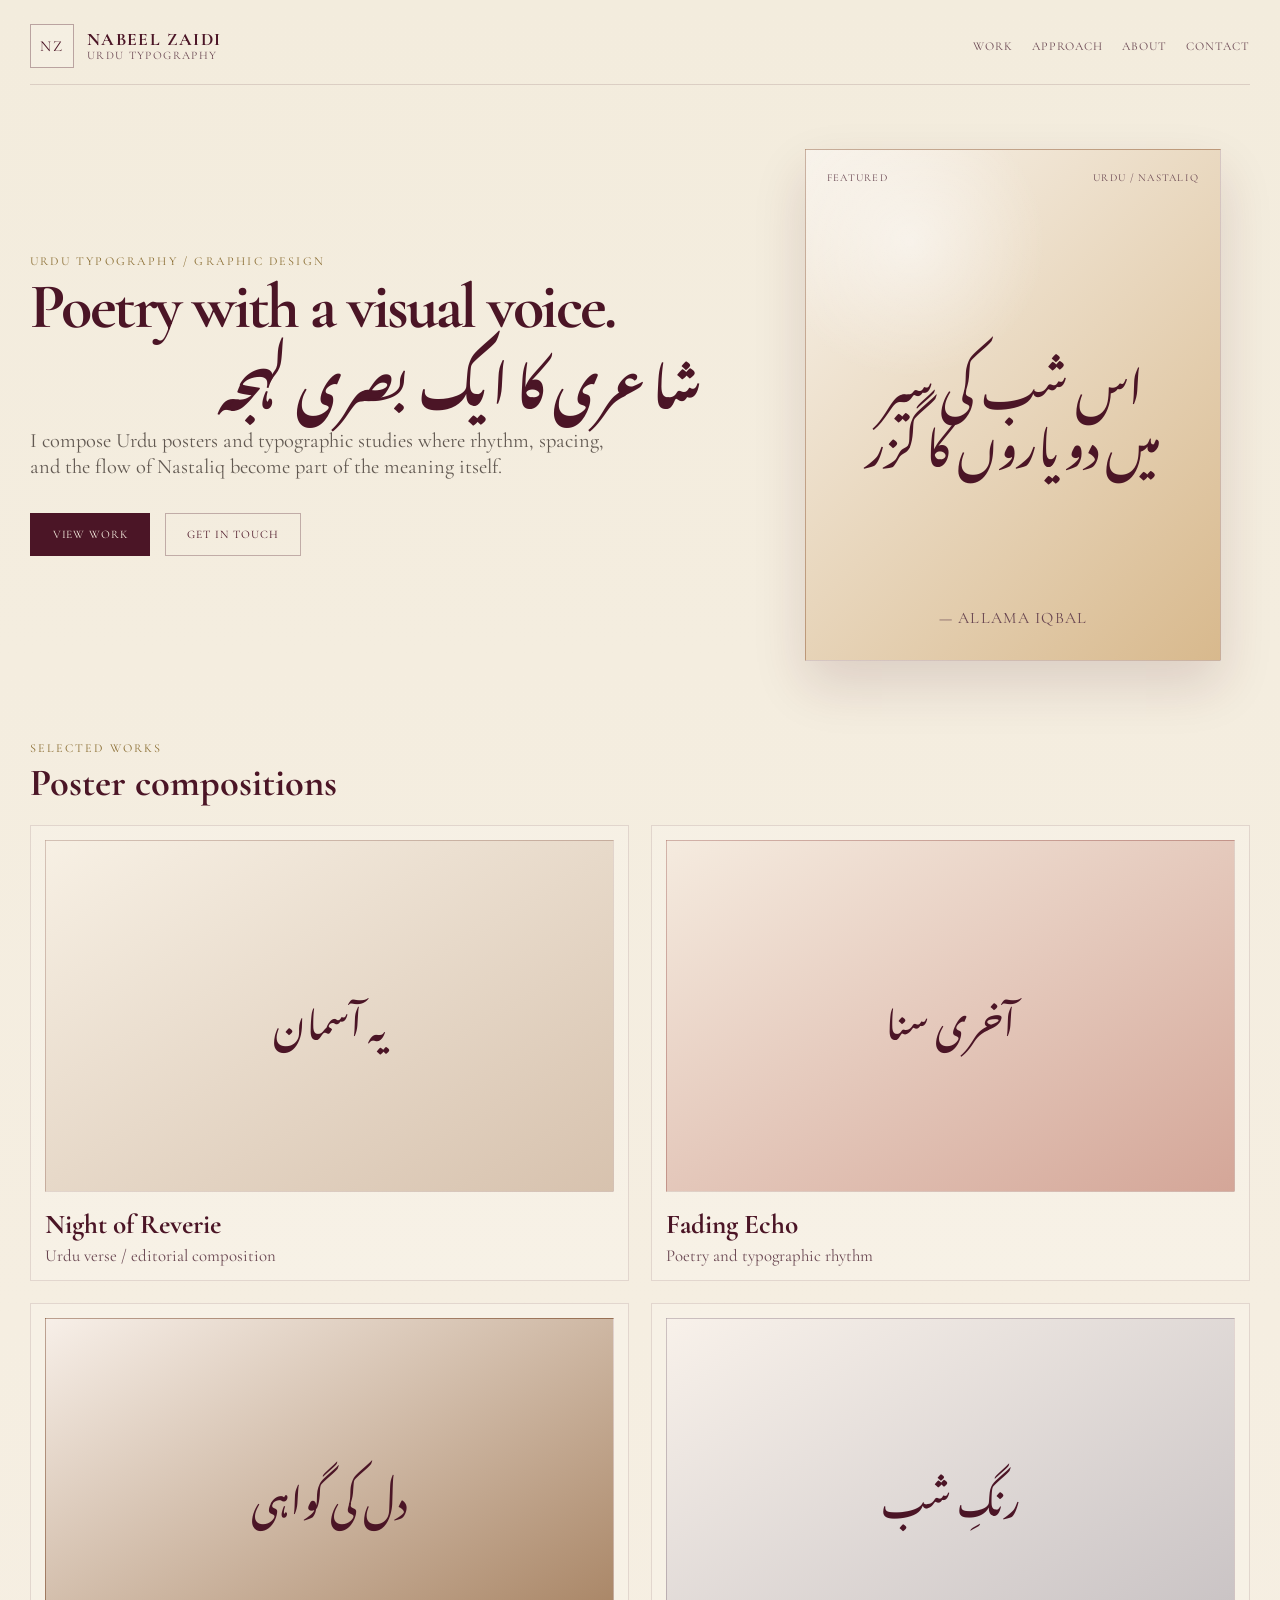
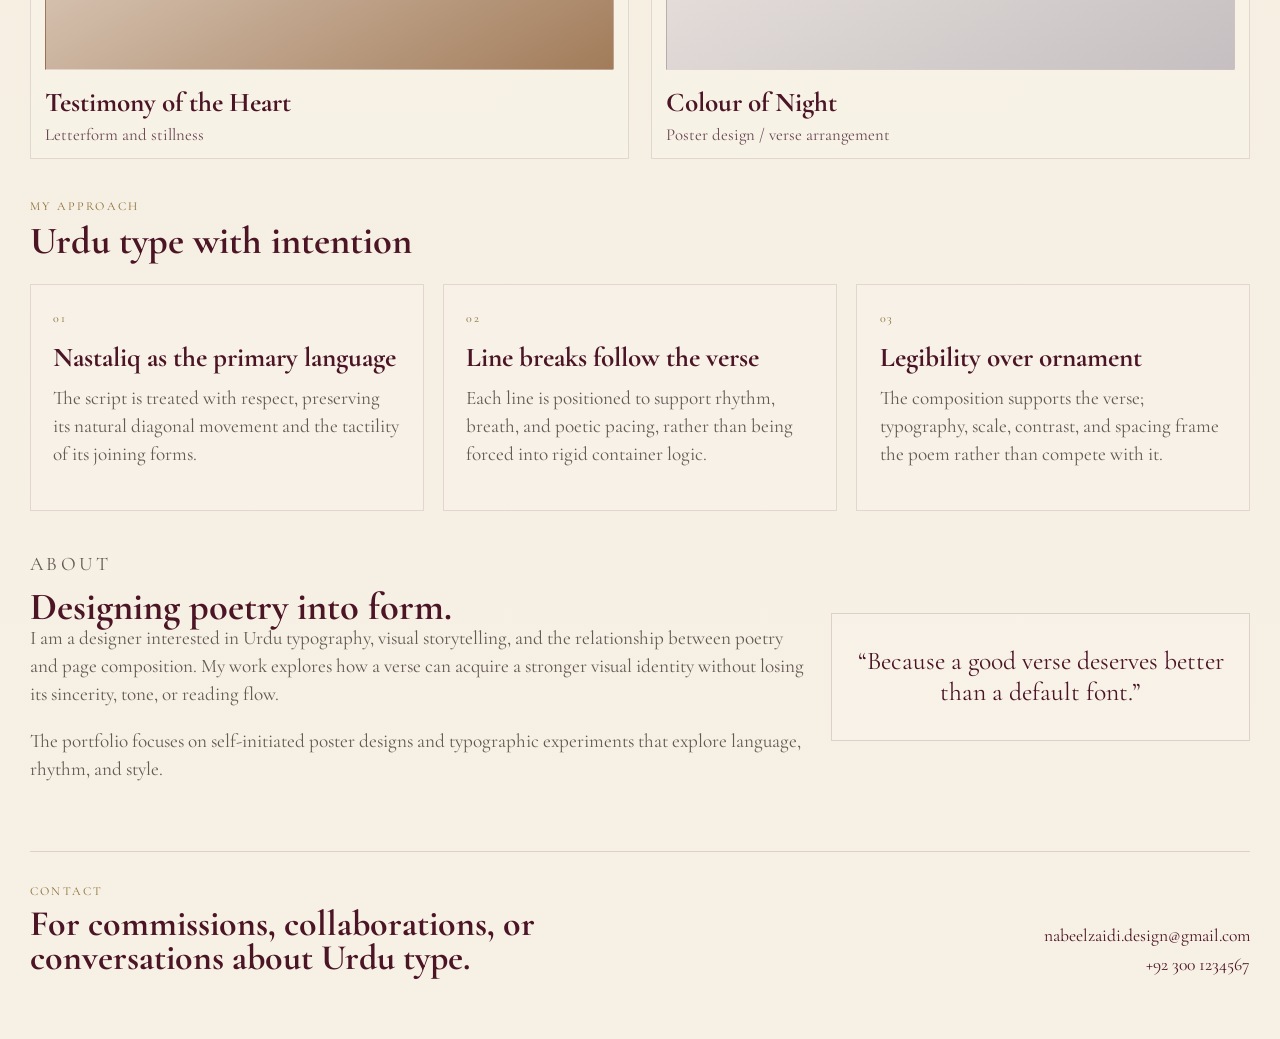
==== index.html @ 2e9616a5 "Create the static portfolio website for the Urdu typography project and initialize the repository wi" ====
<!DOCTYPE html>
<html lang="en">
  <head>
    <meta charset="UTF-8" />
    <meta name="viewport" content="width=device-width, initial-scale=1.0" />
    <meta
      name="description"
      content="Nabeel Zaidi — Urdu typography, graphic design, and Nastaliq poster compositions."
    />
    <title>Nabeel Zaidi | Urdu Typography</title>
    <link rel="preconnect" href="https://fonts.googleapis.com" />
    <link rel="preconnect" href="https://fonts.gstatic.com" crossorigin />
    <link
      href="https://fonts.googleapis.com/css2?family=Cormorant+Garamond:wght@400;500;600;700&family=Noto+Nastaliq+Urdu:wght@400;500;600;700&display=swap"
      rel="stylesheet"
    />
    <link rel="stylesheet" href="styles.css" />
  </head>
  <body>
    <div class="page-shell">
      <header class="topbar">
        <div class="brand-wrap">
          <div class="brand-mark">NZ</div>
          <div class="brand-text">
            <span class="brand-name">Nabeel Zaidi</span>
            <span class="brand-role">Urdu Typography</span>
          </div>
        </div>

        <nav class="main-nav" aria-label="Main navigation">
          <a href="#work">Work</a>
          <a href="#approach">Approach</a>
          <a href="#about">About</a>
          <a href="#contact">Contact</a>
        </nav>
      </header>

      <main>
        <section class="hero section-grid" id="home">
          <div class="hero-copy">
            <p class="eyebrow">Urdu typography / graphic design</p>
            <h1>
              <span class="headline-en">Poetry with a visual voice.</span>
              <span class="headline-ur">شاعری کا ایک بصری لہجہ</span>
            </h1>
            <p class="lede">
              I compose Urdu posters and typographic studies where rhythm, spacing,
              and the flow of Nastaliq become part of the meaning itself.
            </p>
            <div class="hero-actions">
              <a href="#work" class="button primary">View Work</a>
              <a href="#contact" class="button secondary">Get in Touch</a>
            </div>
          </div>

          <div class="hero-feature" aria-label="Featured poster composition">
            <div class="poster-plate poster-plate--feature">
              <div class="poster-meta">
                <span>Featured</span>
                <span>Urdu / Nastaliq</span>
              </div>
              <div class="poster-verse urdu" dir="rtl">
                اس شب کی سیر<br />
                میں دو یاروں کا گزر
              </div>
              <div class="poster-poet">— Allama Iqbal</div>
            </div>
          </div>
        </section>

        <section class="section" id="work">
          <div class="section-heading">
            <p class="eyebrow">Selected works</p>
            <h2>Poster compositions</h2>
          </div>

          <div class="gallery" id="gallery">
            <article class="poster-card" data-index="0" tabindex="0" aria-label="Open poster 1">
              <div class="poster-thumb poster-thumb--one">
                <div class="thumb-verse urdu" dir="rtl">یہ آسمان</div>
              </div>
              <div class="card-copy">
                <h3>Night of Reverie</h3>
                <p>Urdu verse / editorial composition</p>
              </div>
            </article>

            <article class="poster-card" data-index="1" tabindex="0" aria-label="Open poster 2">
              <div class="poster-thumb poster-thumb--two">
                <div class="thumb-verse urdu" dir="rtl">آخری سنا</div>
              </div>
              <div class="card-copy">
                <h3>Fading Echo</h3>
                <p>Poetry and typographic rhythm</p>
              </div>
            </article>

            <article class="poster-card" data-index="2" tabindex="0" aria-label="Open poster 3">
              <div class="poster-thumb poster-thumb--three">
                <div class="thumb-verse urdu" dir="rtl">دل کی گواہی</div>
              </div>
              <div class="card-copy">
                <h3>Testimony of the Heart</h3>
                <p>Letterform and stillness</p>
              </div>
            </article>

            <article class="poster-card" data-index="3" tabindex="0" aria-label="Open poster 4">
              <div class="poster-thumb poster-thumb--four">
                <div class="thumb-verse urdu" dir="rtl">رنگِ شب</div>
              </div>
              <div class="card-copy">
                <h3>Colour of Night</h3>
                <p>Poster design / verse arrangement</p>
              </div>
            </article>
          </div>
        </section>

        <section class="section approach" id="approach">
          <div class="section-heading narrow">
            <p class="eyebrow">My approach</p>
            <h2>Urdu type with intention</h2>
          </div>

          <div class="approach-grid">
            <article class="approach-card">
              <span class="step">01</span>
              <h3>Nastaliq as the primary language</h3>
              <p>
                The script is treated with respect, preserving its natural diagonal
                movement and the tactility of its joining forms.
              </p>
            </article>

            <article class="approach-card">
              <span class="step">02</span>
              <h3>Line breaks follow the verse</h3>
              <p>
                Each line is positioned to support rhythm, breath, and poetic pacing,
                rather than being forced into rigid container logic.
              </p>
            </article>

            <article class="approach-card">
              <span class="step">03</span>
              <h3>Legibility over ornament</h3>
              <p>
                The composition supports the verse; typography, scale, contrast, and
                spacing frame the poem rather than compete with it.
              </p>
            </article>
          </div>
        </section>

        <section class="section about" id="about">
          <div class="about-copy">
            <p class="eyebrow">About</p>
            <h2>Designing poetry into form.</h2>
            <p>
              I am a designer interested in Urdu typography, visual storytelling, and
              the relationship between poetry and page composition. My work explores how
              a verse can acquire a stronger visual identity without losing its sincerity,
              tone, or reading flow.
            </p>
            <p>
              The portfolio focuses on self-initiated poster designs and typographic
              experiments that explore language, rhythm, and style.
            </p>
          </div>

          <div class="about-quote">
            <p>
              “Because a good verse deserves better than a default font.”
            </p>
          </div>
        </section>
      </main>

      <footer class="footer" id="contact">
        <div>
          <p class="eyebrow">Contact</p>
          <h3>For commissions, collaborations, or conversations about Urdu type.</h3>
        </div>
        <div class="contact-list">
          <a href="mailto:nabeelzaidi.design@gmail.com">nabeelzaidi.design@gmail.com</a>
          <a href="tel:+923001234567">+92 300 1234567</a>
        </div>
      </footer>
    </div>

    <dialog id="poster-dialog" aria-labelledby="dialog-title">
      <div class="dialog-panel">
        <button class="dialog-close" type="button" aria-label="Close viewer">×</button>

        <div class="dialog-art" id="dialog-art">
          <div class="dialog-meta">
            <span id="dialog-tag">Poster</span>
            <span id="dialog-index">01 / 04</span>
          </div>
          <div class="dialog-verse urdu" dir="rtl" id="dialog-verse"></div>
          <div class="dialog-poet" id="dialog-poet"></div>
        </div>

        <div class="dialog-controls">
          <button type="button" class="nav-btn" id="prev-btn" aria-label="Previous poster">Previous</button>
          <button type="button" class="nav-btn primary" id="next-btn" aria-label="Next poster">Next</button>
        </div>
      </div>
    </dialog>

    <script src="script.js"></script>
  </body>
</html>
---- styles.css ----
:root {
  --ivory: #f6efe0;
  --paper: #fbf5ea;
  --wine: #4b1526;
  --soft-wine: #6a4752;
  --gold: #8a6d32;
  --light-gold: #d2ae66;
  --ink: #231915;
  --muted: rgba(35, 25, 21, 0.7);
  --shadow: rgba(75, 21, 38, 0.14);
  --max-width: 1220px;
}

* {
  box-sizing: border-box;
}

html {
  scroll-behavior: smooth;
}

body {
  margin: 0;
  font-family: "Cormorant Garamond", Georgia, serif;
  background: linear-gradient(180deg, #f3ecdd 0%, #f7f0e5 100%);
  color: var(--ink);
}

img {
  max-width: 100%;
  display: block;
}

button,
a {
  font: inherit;
}

button {
  cursor: pointer;
}

.page-shell {
  width: min(calc(100% - 2rem), var(--max-width));
  margin: 0 auto;
  padding-bottom: 4rem;
}

.topbar {
  display: flex;
  align-items: center;
  justify-content: space-between;
  gap: 1rem;
  padding: 1.5rem 0 1rem;
  border-bottom: 1px solid rgba(75, 21, 38, 0.14);
}

.brand-wrap {
  display: flex;
  align-items: center;
  gap: 0.8rem;
}

.brand-mark {
  width: 2.75rem;
  height: 2.75rem;
  border: 1px solid rgba(75, 21, 38, 0.35);
  display: grid;
  place-items: center;
  font-size: 0.95rem;
  letter-spacing: 0.1em;
  color: var(--wine);
  background: rgba(255, 255, 255, 0.15);
}

.brand-text {
  display: flex;
  flex-direction: column;
  line-height: 1.1;
}

.brand-name {
  font-size: 1.1rem;
  font-weight: 700;
  letter-spacing: 0.08em;
  text-transform: uppercase;
  color: var(--wine);
}

.brand-role {
  font-size: 0.72rem;
  letter-spacing: 0.12em;
  text-transform: uppercase;
  color: var(--soft-wine);
}

.main-nav {
  display: flex;
  align-items: center;
  gap: 1.2rem;
  flex-wrap: wrap;
}

.main-nav a {
  position: relative;
  text-decoration: none;
  color: var(--soft-wine);
  letter-spacing: 0.08em;
  text-transform: uppercase;
  font-size: 0.75rem;
}

.main-nav a::after {
  content: "";
  position: absolute;
  bottom: -0.35rem;
  left: 0;
  width: 100%;
  height: 1px;
  background: var(--gold);
  transform: scaleX(0);
  transform-origin: left;
  transition: transform 180ms ease;
}

.main-nav a:hover::after,
.main-nav a:focus-visible::after {
  transform: scaleX(1);
}

.section-grid {
  display: grid;
  grid-template-columns: 1.2fr 0.8fr;
  gap: 2.2rem;
  align-items: center;
  padding: 4rem 0 2.5rem;
}

.hero-copy {
  max-width: 42rem;
}

.eyebrow {
  margin: 0 0 0.6rem;
  color: var(--gold);
  font-size: 0.76rem;
  letter-spacing: 0.18em;
  text-transform: uppercase;
}

h1,
h2,
h3,
p {
  margin-top: 0;
}

.headline-en {
  display: block;
  font-size: clamp(2.5rem, 5vw, 5rem);
  line-height: 0.9;
  color: var(--wine);
  letter-spacing: -0.04em;
}

.headline-ur {
  display: block;
  margin-top: 0.7rem;
  font-family: "Noto Nastaliq Urdu", serif;
  color: var(--wine);
  font-size: clamp(2rem, 4vw, 3.8rem);
  line-height: 1.2;
  direction: rtl;
}

.lede {
  margin-top: 1.15rem;
  max-width: 37rem;
  font-size: clamp(1.2rem, 1.6vw, 1.7rem);
  line-height: 1.3;
  color: var(--muted);
}

.hero-actions {
  display: flex;
  flex-wrap: wrap;
  gap: 0.9rem;
  margin-top: 2rem;
}

.button,
.nav-btn,
.dialog-close {
  border: 1px solid rgba(75, 21, 38, 0.3);
  background: transparent;
  color: var(--wine);
  padding: 0.85rem 1.35rem;
  text-decoration: none;
  letter-spacing: 0.08em;
  text-transform: uppercase;
  font-size: 0.72rem;
  transition: transform 180ms ease, background 180ms ease, color 180ms ease;
}

.button:hover,
.nav-btn:hover,
.dialog-close:hover,
.button:focus-visible,
.nav-btn:focus-visible,
.dialog-close:focus-visible {
  transform: translateY(-1px);
}

.button.primary,
.nav-btn.primary {
  background: var(--wine);
  border-color: var(--wine);
  color: var(--ivory);
}

.hero-feature {
  display: flex;
  justify-content: center;
}

.poster-plate,
.dialog-art {
  position: relative;
  border: 1px solid rgba(75, 21, 38, 0.2);
  box-shadow: 0 24px 50px var(--shadow);
  background: linear-gradient(135deg, rgba(255,255,255,0.15), rgba(75,21,38,0.04));
  overflow: hidden;
}

.poster-plate--feature {
  width: min(100%, 26rem);
  min-height: 32rem;
  padding: 1.3rem;
  background:
    radial-gradient(circle at 25% 18%, rgba(255,255,255,0.48), transparent 26%),
    linear-gradient(135deg, #f8f3eb 0%, #d8b98d 100%);
}

.poster-meta,
.dialog-meta {
  display: flex;
  justify-content: space-between;
  align-items: center;
  gap: 0.8rem;
  color: var(--soft-wine);
  letter-spacing: 0.12em;
  text-transform: uppercase;
  font-size: 0.66rem;
}

.poster-verse,
.dialog-verse {
  display: grid;
  place-items: center;
  text-align: center;
  line-height: 1.2;
  color: var(--wine);
  font-family: "Noto Nastaliq Urdu", serif;
  direction: rtl;
}

.poster-plate--feature .poster-verse {
  min-height: 22rem;
  font-size: clamp(2.1rem, 4vw, 3rem);
  margin-top: 3rem;
}

.poster-poet,
.dialog-poet {
  margin-top: 1.5rem;
  font-size: 1rem;
  color: var(--soft-wine);
  letter-spacing: 0.08em;
  text-transform: uppercase;
  text-align: center;
}

.section {
  padding-top: 2.5rem;
}

.section-heading {
  margin-bottom: 1.5rem;
}

.section-heading h2,
.about-copy h2,
.footer h3 {
  font-size: clamp(2rem, 3vw, 3.2rem);
  color: var(--wine);
  line-height: 0.95;
  margin: 0;
}

.gallery {
  display: grid;
  grid-template-columns: repeat(2, minmax(0, 1fr));
  gap: 1.4rem;
}

.poster-card {
  background: rgba(255, 255, 255, 0.15);
  border: 1px solid rgba(75, 21, 38, 0.12);
  padding: 0.85rem;
  cursor: pointer;
  transition: transform 180ms ease, box-shadow 180ms ease, border-color 180ms ease;
}

.poster-card:hover,
.poster-card:focus-visible {
  transform: translateY(-2px);
  border-color: rgba(75, 21, 38, 0.28);
  box-shadow: 0 18px 30px rgba(75, 21, 38, 0.08);
  outline: none;
}

.poster-thumb {
  position: relative;
  height: 22rem;
  display: grid;
  place-items: center;
  overflow: hidden;
  border: 1px solid rgba(75, 21, 38, 0.12);
}

.poster-thumb--one {
  background: linear-gradient(150deg, #f7f0e4 0%, #d7c2ae 100%);
}

.poster-thumb--two {
  background: linear-gradient(150deg, #f5ebdf 0%, #d4a698 100%);
}

.poster-thumb--three {
  background: linear-gradient(150deg, #f7efe8 0%, #a27c5a 100%);
}

.poster-thumb--four {
  background: linear-gradient(150deg, #f8f1ea 0%, #c5bfc1 100%);
}

.thumb-verse {
  font-family: "Noto Nastaliq Urdu", serif;
  font-size: clamp(2rem, 3vw, 3rem);
  color: var(--wine);
  line-height: 1.3;
  direction: rtl;
  text-align: center;
}

.card-copy {
  padding-top: 1rem;
}

.card-copy h3 {
  color: var(--wine);
  font-size: clamp(1.7rem, 2vw, 2.3rem);
  margin-bottom: 0.3rem;
}

.card-copy p {
  color: var(--soft-wine);
  margin: 0;
  font-size: 1.05rem;
}

.approach-grid {
  display: grid;
  grid-template-columns: repeat(3, minmax(0, 1fr));
  gap: 1.2rem;
}

.approach-card {
  background: rgba(255, 255, 255, 0.12);
  border: 1px solid rgba(75, 21, 38, 0.12);
  padding: 1.4rem;
}

.step {
  display: inline-block;
  margin-bottom: 1rem;
  color: var(--gold);
  font-size: 0.75rem;
  letter-spacing: 0.16em;
  text-transform: uppercase;
}

.approach-card h3 {
  color: var(--wine);
  font-size: clamp(1.7rem, 2vw, 2.2rem);
  margin-bottom: 0.7rem;
}

.approach-card p,
.about-copy p {
  color: var(--muted);
  font-size: 1.2rem;
  line-height: 1.45;
}

.about {
  display: grid;
  grid-template-columns: 1.3fr 0.7fr;
  gap: 1.5rem;
  align-items: center;
}

.about-quote {
  border: 1px solid rgba(75, 21, 38, 0.15);
  background: rgba(255,255,255,0.12);
  padding: 2rem 1.5rem;
  display: grid;
  place-items: center;
}

.about-quote p {
  margin: 0;
  color: var(--wine);
  font-size: clamp(1.5rem, 2vw, 2.2rem);
  line-height: 1.2;
  font-family: "Cormorant Garamond", Georgia, serif;
  text-align: center;
}

.footer {
  margin-top: 3rem;
  padding-top: 2rem;
  border-top: 1px solid rgba(75, 21, 38, 0.14);
  display: flex;
  justify-content: space-between;
  align-items: end;
  gap: 1.2rem;
}

.footer h3 {
  max-width: 44rem;
  font-size: clamp(1.8rem, 2.8vw, 2.8rem);
}

.contact-list {
  display: flex;
  flex-direction: column;
  gap: 0.5rem;
  align-items: flex-end;
}

.contact-list a {
  color: var(--wine);
  text-decoration: none;
  font-size: 1.1rem;
}

#poster-dialog {
  padding: 1rem;
  border: none;
  background: rgba(19, 12, 11, 0.22);
  width: 100%;
  height: 100%;
  max-width: none;
  max-height: none;
}

#poster-dialog::backdrop {
  background: rgba(19, 12, 11, 0.5);
}

.dialog-panel {
  position: relative;
  width: min(92vw, 52rem);
  margin: 4vh auto;
  background: rgba(246, 239, 224, 0.96);
  border: 1px solid rgba(75, 21, 38, 0.18);
  box-shadow: 0 25px 70px rgba(0, 0, 0, 0.25);
  padding: 1.2rem;
}

.dialog-close {
  position: absolute;
  top: 0.9rem;
  right: 0.9rem;
  width: 2.3rem;
  height: 2.3rem;
  padding: 0;
  border-radius: 50%;
  display: grid;
  place-items: center;
  font-size: 1.4rem;
}

.dialog-art {
  min-height: 26rem;
  padding: 1.2rem 1.2rem 1.5rem;
  background: linear-gradient(135deg, rgba(255,255,255,0.3), rgba(75,21,38,0.04));
}

.dialog-verse {
  min-height: 15rem;
  margin-top: 2rem;
  font-size: clamp(2.2rem, 4vw, 4rem);
}

.dialog-controls {
  display: flex;
  justify-content: space-between;
  gap: 1rem;
  margin-top: 1rem;
}

@media (max-width: 860px) {
  .section-grid,
  .about,
  .approach-grid,
  .footer {
    grid-template-columns: 1fr;
    display: grid;
  }

  .gallery {
    grid-template-columns: 1fr;
  }

  .main-nav {
    justify-content: flex-start;
  }

  .footer {
    align-items: start;
  }

  .contact-list {
    align-items: flex-start;
  }
}

@media (max-width: 620px) {
  .topbar {
    flex-direction: column;
    align-items: flex-start;
  }

  .page-shell {
    width: min(calc(100% - 1.1rem), var(--max-width));
  }

  .section-grid {
    padding-top: 2.5rem;
  }

  .hero-actions,
  .dialog-controls {
    flex-direction: column;
  }

  .button,
  .nav-btn {
    width: 100%;
    text-align: center;
  }
}

@media (prefers-reduced-motion: reduce) {
  *, *::before, *::after {
    animation: none !important;
    transition: none !important;
    scroll-behavior: auto !important;
  }
}
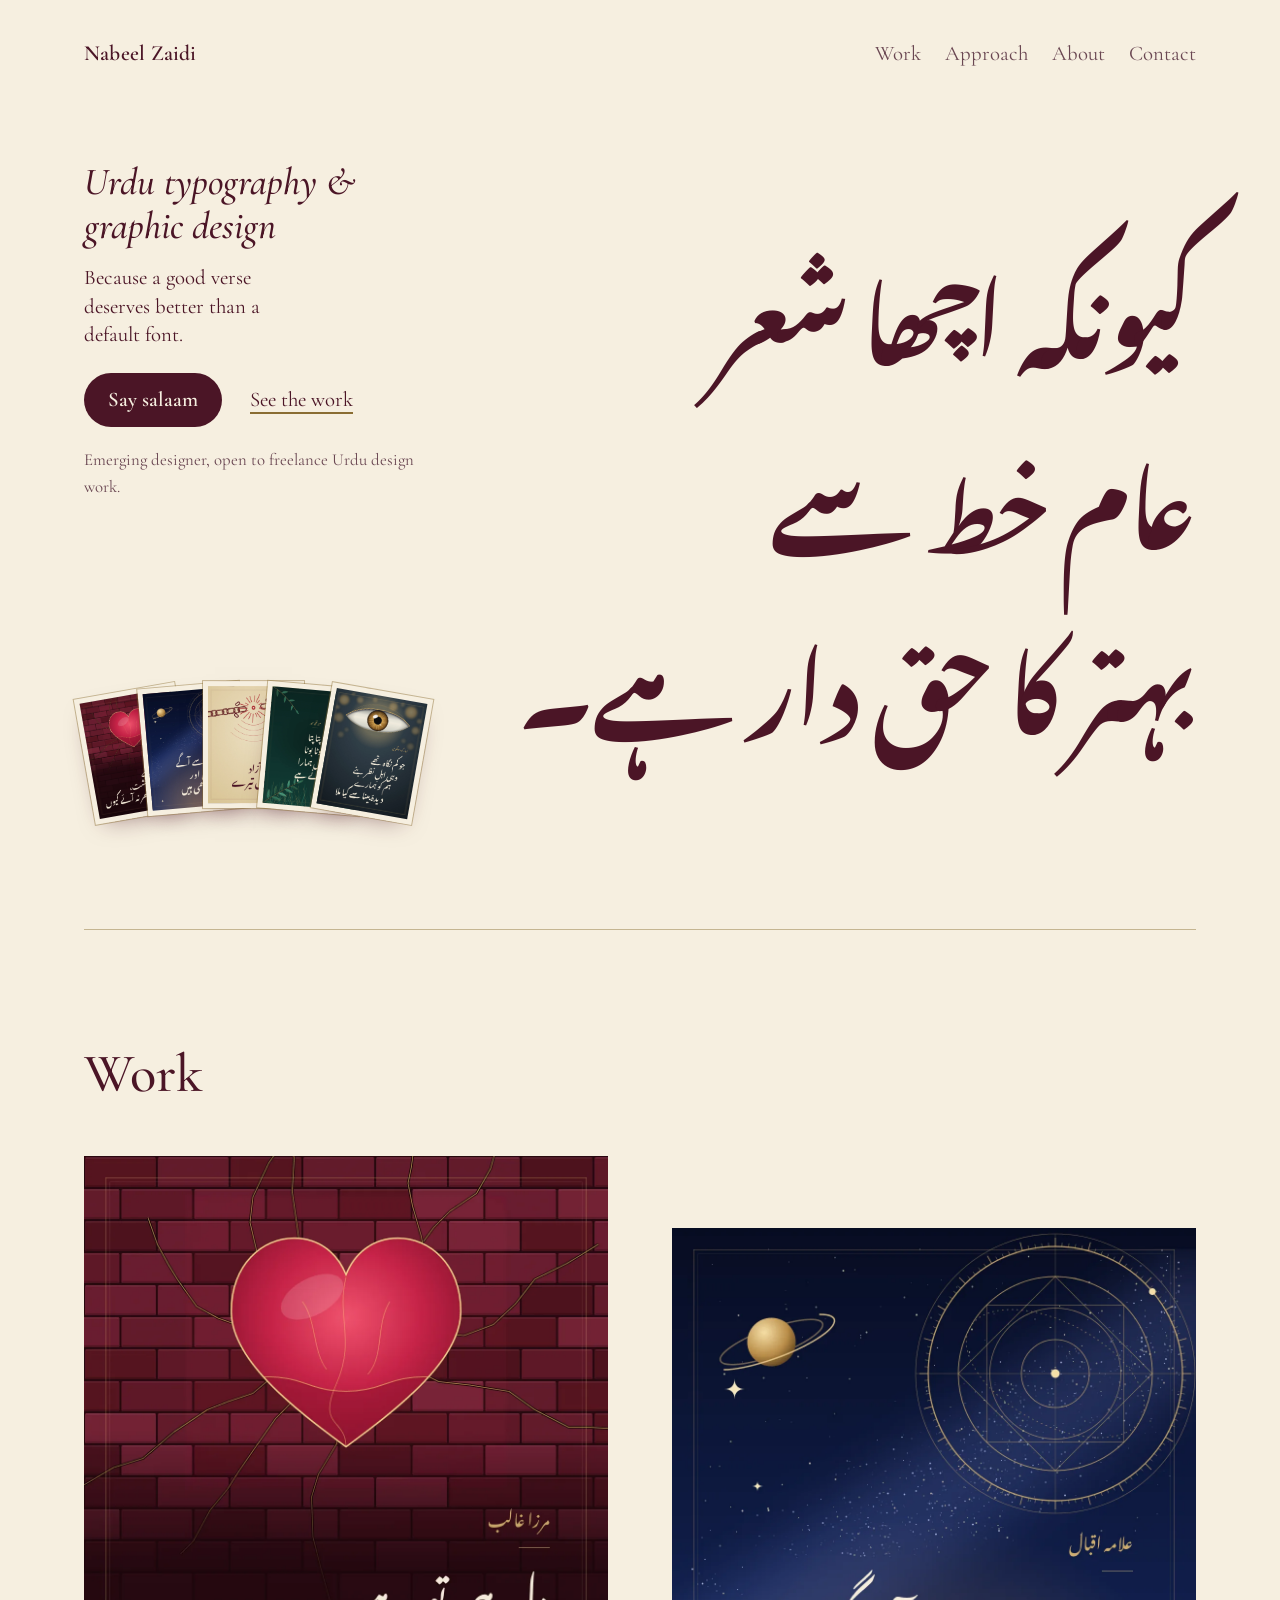
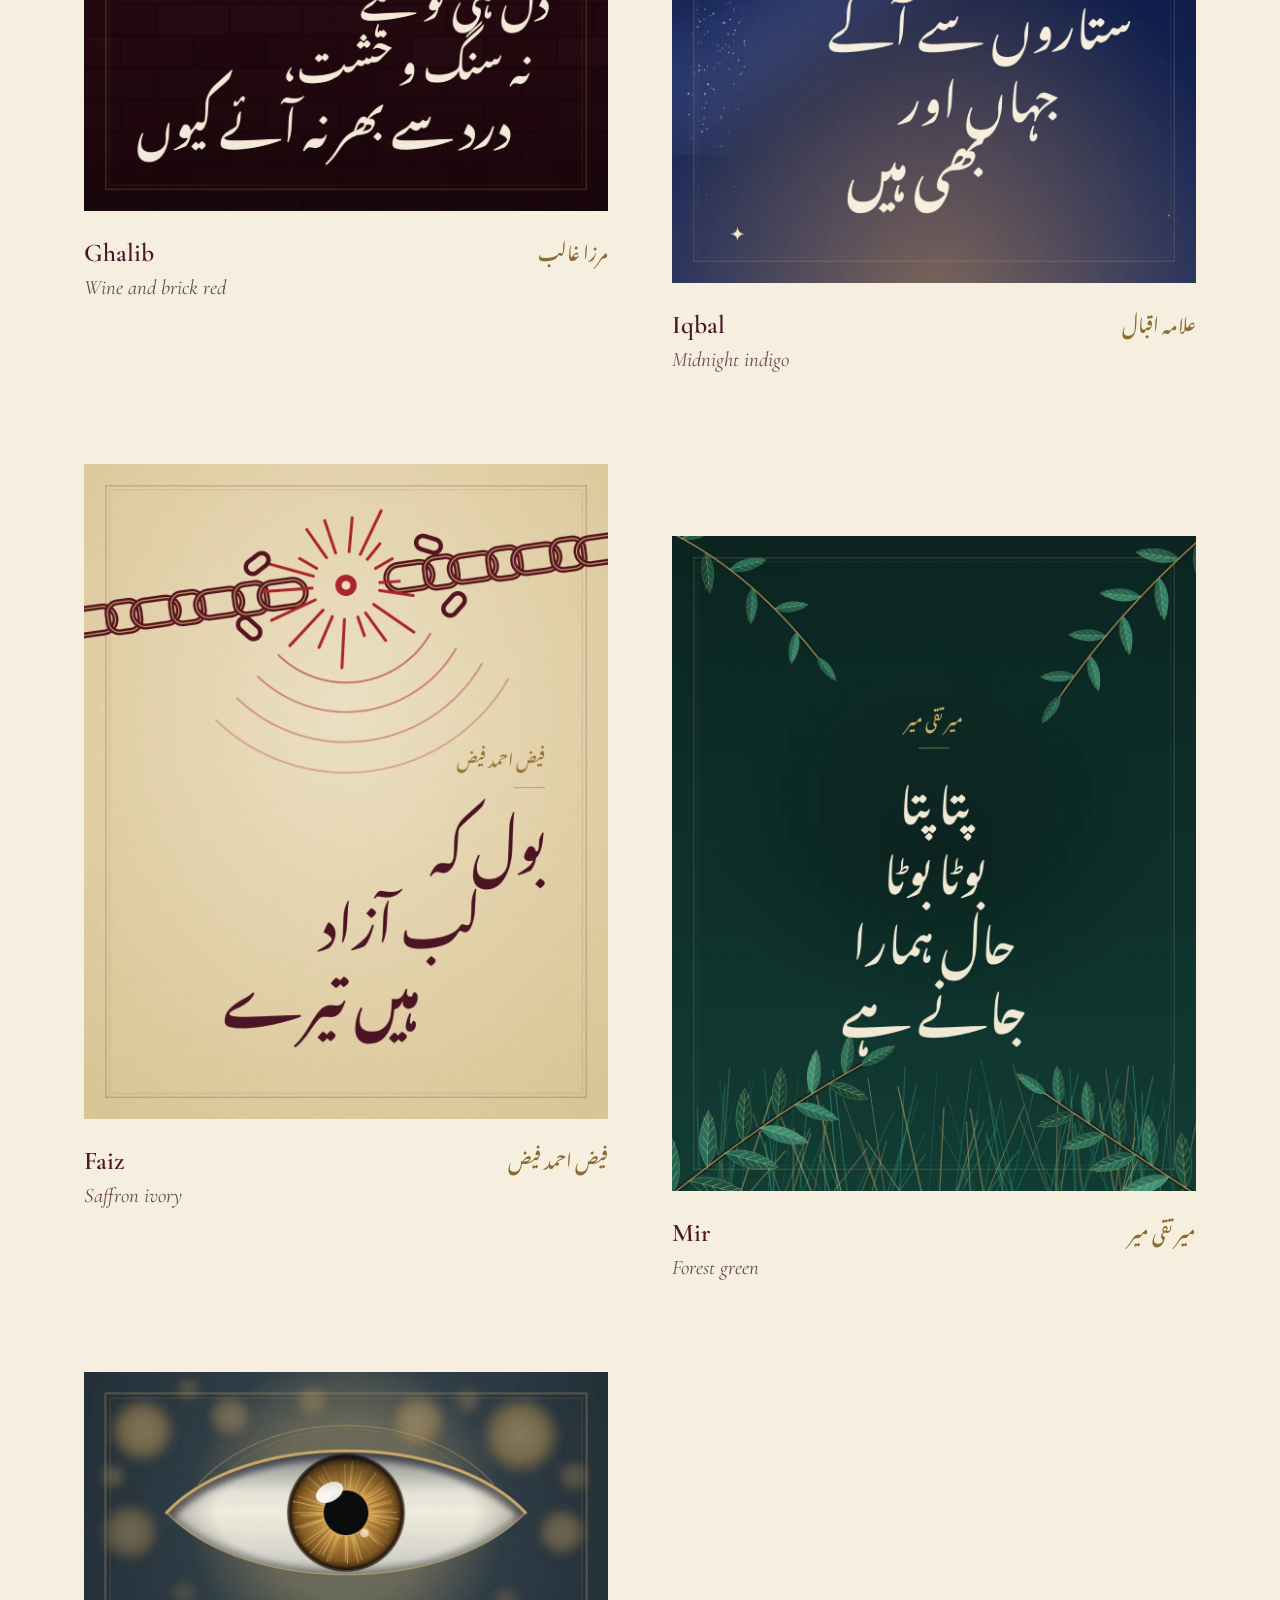
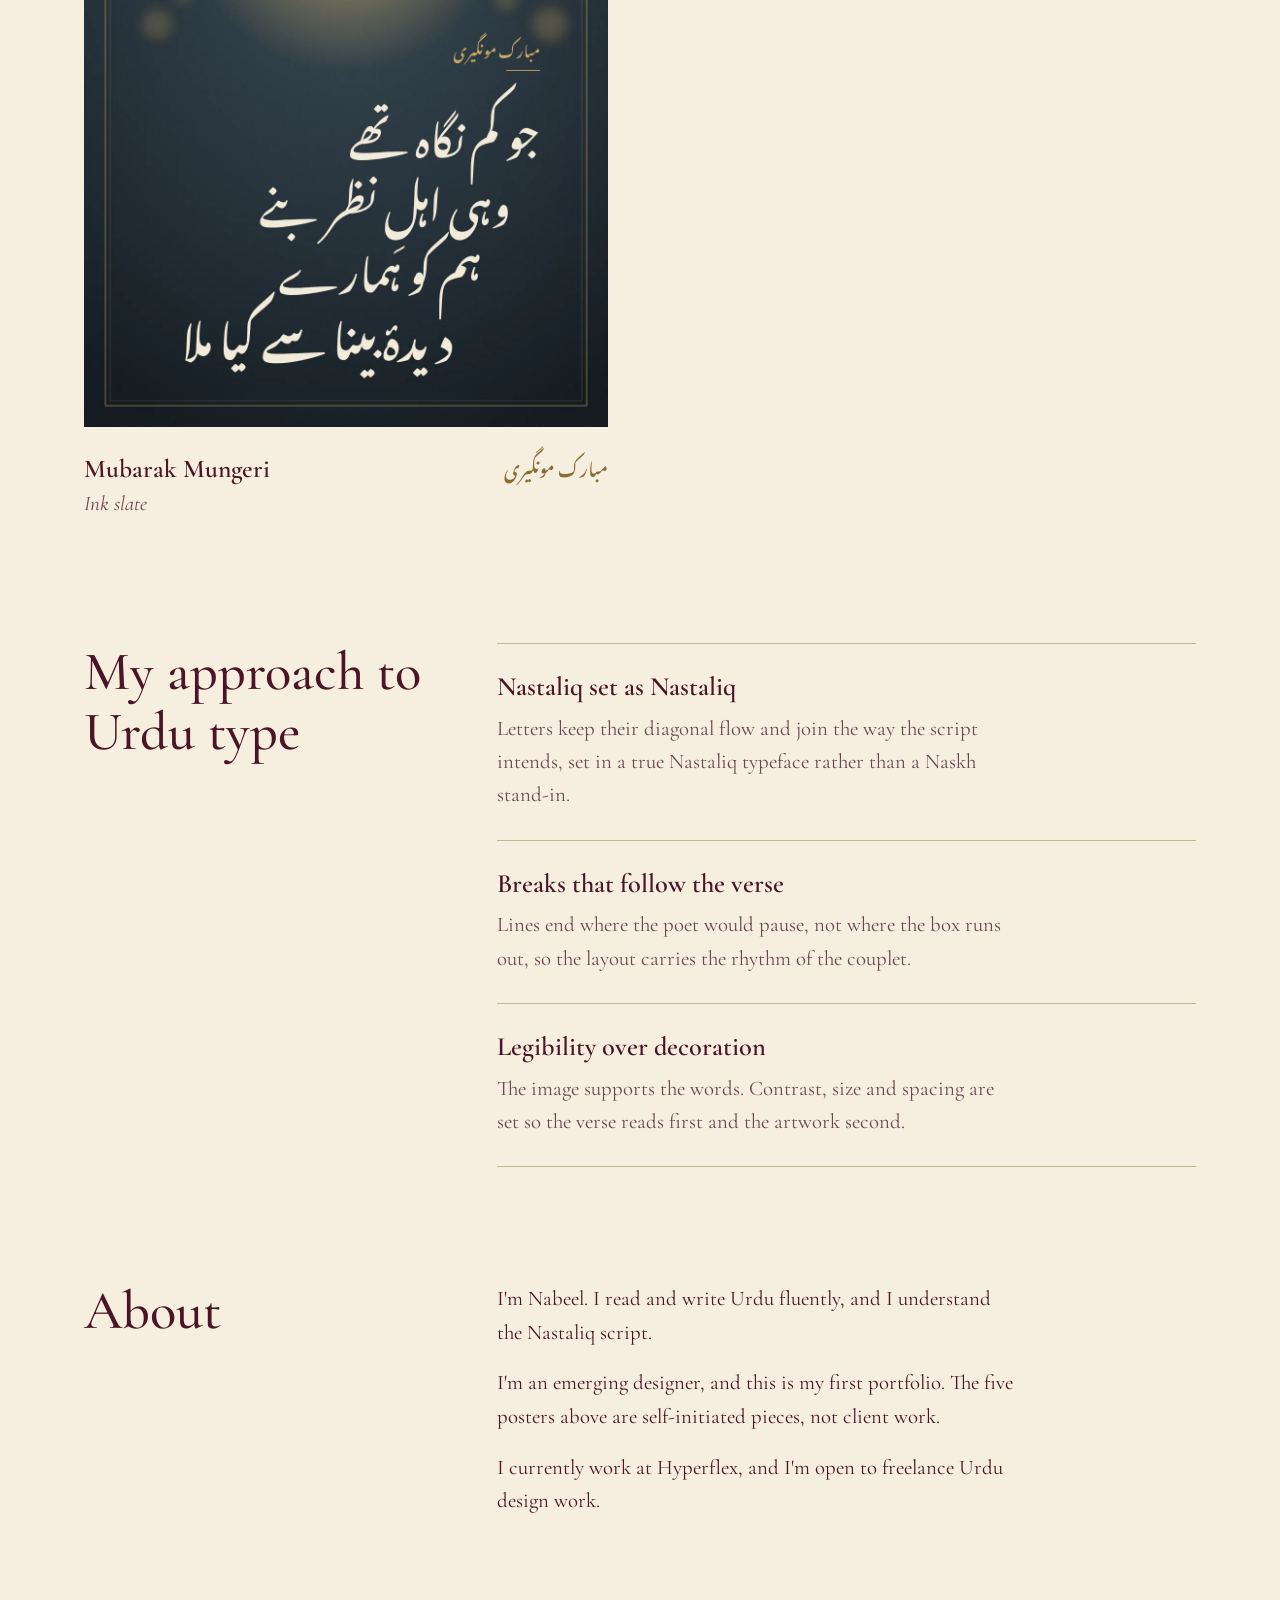
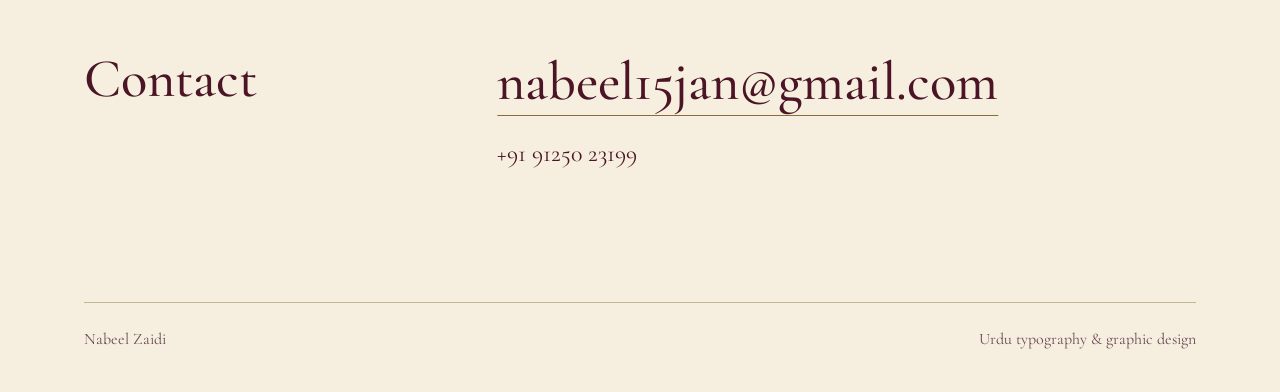
==== commit 3b062653: "Rename index (4).html to index.html" ====
--- a/index.html
+++ b/index.html
@@ -1,214 +1,301 @@
 <!DOCTYPE html>
 <html lang="en">
-  <head>
-    <meta charset="UTF-8" />
-    <meta name="viewport" content="width=device-width, initial-scale=1.0" />
-    <meta
-      name="description"
-      content="Nabeel Zaidi — Urdu typography, graphic design, and Nastaliq poster compositions."
-    />
-    <title>Nabeel Zaidi | Urdu Typography</title>
-    <link rel="preconnect" href="https://fonts.googleapis.com" />
-    <link rel="preconnect" href="https://fonts.gstatic.com" crossorigin />
-    <link
-      href="https://fonts.googleapis.com/css2?family=Cormorant+Garamond:wght@400;500;600;700&family=Noto+Nastaliq+Urdu:wght@400;500;600;700&display=swap"
-      rel="stylesheet"
-    />
-    <link rel="stylesheet" href="styles.css" />
-  </head>
-  <body>
-    <div class="page-shell">
-      <header class="topbar">
-        <div class="brand-wrap">
-          <div class="brand-mark">NZ</div>
-          <div class="brand-text">
-            <span class="brand-name">Nabeel Zaidi</span>
-            <span class="brand-role">Urdu Typography</span>
-          </div>
+<head>
+<meta charset="utf-8">
+<meta name="viewport" content="width=device-width, initial-scale=1">
+<title>Nabeel Zaidi · Urdu typography &amp; graphic design</title>
+<meta name="description" content="Portfolio of an emerging designer working in Urdu typography and graphic design, open to freelance Urdu design work.">
+<meta name="theme-color" content="#F6EFE0">
+<link rel="icon" href="data:image/svg+xml,%3Csvg xmlns='http://www.w3.org/2000/svg' viewBox='0 0 64 64'%3E%3Crect width='64' height='64' rx='10' fill='%234B1526'/%3E%3Cpath d='M40 12c-2 14-4 28-9 40' stroke='%23C9A45C' stroke-width='6' stroke-linecap='round' fill='none'/%3E%3Ccircle cx='22' cy='40' r='5' fill='%23C9A45C'/%3E%3C/svg%3E">
+<link rel="preconnect" href="https://fonts.googleapis.com">
+<link rel="preconnect" href="https://fonts.gstatic.com" crossorigin>
+<link href="https://fonts.googleapis.com/css2?family=Cormorant+Garamond:ital,wght@0,400;0,500;0,600;1,400;1,500&family=Noto+Nastaliq+Urdu:wght@500;700&display=swap" rel="stylesheet">
+<style>
+:root{
+  --ivory:#F6EFE0; --wine:#4B1526; --wine-soft:#6A4752; --gold:#8A6D32; --gold-lt:#D2AE66; --rule:rgba(138,109,50,.45);
+  --serif:'Cormorant Garamond','Iowan Old Style','Palatino Linotype',Georgia,serif;
+  --urdu:'Noto Nastaliq Urdu','Jameel Noori Nastaleeq','Noto Naskh Arabic','Geeza Pro',serif;
+  --pad:clamp(1.25rem,5vw,4rem);
+}
+*{box-sizing:border-box}
+html{scroll-behavior:smooth;-webkit-text-size-adjust:100%}
+html.lock{overflow:hidden}
+body{margin:0;background:var(--ivory);color:var(--wine);font-family:var(--serif);font-size:clamp(1.15rem,1.1rem + .25vw,1.3rem);line-height:1.6;font-weight:400}
+img{display:block;max-width:100%;height:auto}
+a{color:inherit}
+:focus-visible{outline:2px solid var(--gold);outline-offset:4px}
+.wrap{max-width:1240px;margin:0 auto;padding:0 var(--pad)}
+[lang="ur"]{font-family:var(--urdu);font-weight:500}
+
+/* header */
+.top{display:flex;justify-content:space-between;align-items:baseline;flex-wrap:wrap;gap:.5rem 2rem;padding-top:clamp(1.25rem,3vw,2.25rem)}
+.name{font-size:1.35rem;font-weight:600;letter-spacing:.01em}
+.top nav{display:flex;gap:1.5rem;flex-wrap:wrap}
+.top nav a{text-decoration:none;color:var(--wine-soft)}
+.top nav a:hover{color:var(--wine);text-decoration:underline;text-decoration-color:var(--gold);text-underline-offset:6px}
+
+/* hero */
+.hero{display:grid;gap:2.5rem 3rem;padding:clamp(2.5rem,7vw,6rem) 0 clamp(4rem,9vw,7rem);border-bottom:1px solid var(--rule)}
+.hero h1{margin:0;font-weight:700;font-size:clamp(2.4rem,7.4vw,6rem);line-height:1.95;text-align:right;animation:rise 1.1s cubic-bezier(.2,.7,.2,1) both}
+.hero h1 span{display:block}
+.hero .en p{margin:0}
+.hero .what{font-size:clamp(1.7rem,3vw,2.4rem);line-height:1.15;font-style:italic;font-weight:500}
+.hero .en .quip{margin-top:1rem;font-size:1.3rem;max-width:22ch;line-height:1.35}
+.cta{display:flex;flex-wrap:wrap;align-items:center;gap:1rem 1.75rem;margin-top:1.5rem!important}
+.btn{display:inline-block;background:var(--wine);color:var(--ivory);text-decoration:none;padding:.65rem 1.5rem;border-radius:999px;font-weight:600;transition:background .2s}
+.btn:hover{background:#6b2238}
+.alt{text-decoration:underline;text-decoration-color:var(--gold);text-underline-offset:.3em}
+.hero .sub{margin-top:1.25rem!important;color:var(--wine-soft);font-size:1.05rem}
+.fan{position:relative;display:block;width:min(100%,460px);aspect-ratio:1.3/1;margin:.5rem auto 0;animation:rise 1.3s .15s cubic-bezier(.2,.7,.2,1) both}
+.fan img{position:absolute;bottom:0;width:30%;aspect-ratio:4/5;object-fit:cover;border:5px solid var(--ivory);outline:1px solid var(--rule);box-shadow:0 10px 24px -12px rgba(75,21,38,.55);transition:transform .35s ease}
+.fan img:nth-child(1){left:0;transform:rotate(-10deg)}
+.fan img:nth-child(2){left:17.5%;transform:rotate(-5deg) translateY(-4%)}
+.fan img:nth-child(3){left:35%;transform:translateY(-7%)}
+.fan img:nth-child(4){left:52.5%;transform:rotate(5deg) translateY(-4%)}
+.fan img:nth-child(5){left:70%;transform:rotate(10deg)}
+.fan:hover img:nth-child(1){transform:rotate(-13deg) translateX(-4%)}
+.fan:hover img:nth-child(5){transform:rotate(13deg) translateX(4%)}
+@media(min-width:860px){
+  .hero{grid-template-columns:repeat(12,1fr);align-items:center}
+  .hero h1{grid-column:5 / -1;grid-row:1 / 3}
+  .hero .en{grid-column:1 / 5;grid-row:1;align-self:end}
+  .fan{grid-column:1 / 5;grid-row:2;margin:1rem 0 0;width:100%}
+}
+@keyframes rise{from{opacity:0;transform:translateY(14px)}to{opacity:1;transform:none}}
+
+/* sections */
+section.s{padding:clamp(4rem,9vw,8rem) 0 0}
+.s h2{margin:0 0 clamp(2rem,4vw,3.5rem);font-weight:500;font-size:clamp(2.1rem,4.4vw,3.4rem);line-height:1.1}
+.split{display:grid;gap:1.5rem 4rem}
+@media(min-width:860px){.split{grid-template-columns:4fr 8fr}.split h2{margin:0}}
+
+/* gallery */
+.work{list-style:none;margin:0;padding:0;display:grid;gap:3.5rem 3rem}
+@media(min-width:720px){.work{grid-template-columns:1fr 1fr;gap:5rem 4rem}.work li:nth-child(even){margin-top:4.5rem}}
+.work button{all:unset;display:block;width:100%;cursor:zoom-in;box-sizing:border-box}
+.work button:focus-visible{outline:2px solid var(--gold);outline-offset:6px}
+.work img{width:100%;aspect-ratio:4/5;object-fit:cover;transition:transform .5s ease}
+.work button:hover img{transform:scale(1.012)}
+.cap{margin-top:1.1rem}
+.cap .row{display:flex;justify-content:space-between;align-items:baseline;gap:1rem}
+.poet-en{font-size:1.6rem;font-weight:600;line-height:1.2}
+.poet-ur{font-size:1.15rem;color:var(--gold);line-height:2.2}
+.world{font-style:italic;color:var(--wine-soft);margin:.1rem 0 .5rem}
+.idea{margin:0;max-width:40ch}
+
+/* approach */
+.points{display:grid;gap:0}
+.pt{padding:1.75rem 0;border-top:1px solid var(--rule)}
+.pt:last-child{border-bottom:1px solid var(--rule)}
+.pt h3{margin:0 0 .5rem;font-weight:600;font-size:1.65rem;line-height:1.2}
+.pt p{margin:0;max-width:52ch;color:var(--wine-soft)}
+
+/* about + contact */
+.about p{margin:0 0 1.1rem;max-width:52ch}
+.mail{display:inline-block;font-size:clamp(1.6rem,5.2vw,3.4rem);line-height:1.2;font-weight:500;text-decoration:underline;text-decoration-color:var(--gold);text-decoration-thickness:1px;text-underline-offset:.3em;overflow-wrap:anywhere}
+.mail:hover{text-decoration-thickness:2px}
+.phone{margin:1.25rem 0 0;font-size:1.5rem}
+.phone a{text-decoration:none}
+.phone a:hover{text-decoration:underline;text-decoration-color:var(--gold);text-underline-offset:.3em}
+footer{margin-top:clamp(5rem,10vw,9rem);padding:1.5rem 0 2.5rem;border-top:1px solid var(--rule);color:var(--wine-soft);font-size:1rem;display:flex;justify-content:space-between;gap:1rem;flex-wrap:wrap}
+
+/* viewer */
+dialog{border:0;padding:0;margin:0;width:100%;max-width:none;height:100%;max-height:none;background:var(--ivory);color:var(--wine);overflow-y:auto}
+dialog[open]{animation:fade .3s ease both}
+dialog::backdrop{background:var(--ivory)}
+@keyframes fade{from{opacity:0}to{opacity:1}}
+.v{min-height:100%;display:grid;gap:1.5rem 4rem;align-content:start;padding:4.5rem var(--pad) 2.5rem;max-width:1240px;margin:0 auto}
+.v-fig{width:min(100%,460px);margin:0 auto}
+.v-fig img{width:100%;aspect-ratio:4/5;object-fit:cover}
+.v-info .poet-en{font-size:2rem;margin-right:1rem}
+.v-info .verse{font-size:clamp(1.5rem,5vw,2.1rem);line-height:2.2;margin:1.25rem 0;text-align:right;font-weight:700}
+.v-nav{display:flex;gap:2rem;align-items:baseline;margin-top:2rem}
+.v-nav button,.v-close{font:inherit;color:inherit;background:none;border:0;padding:.4rem 0;cursor:pointer;border-bottom:1px solid var(--gold)}
+.v-nav button:hover,.v-close:hover{border-bottom-width:2px}
+.v-nav span{color:var(--wine-soft);margin-left:auto}
+.v-close{position:fixed;top:1.1rem;right:var(--pad);z-index:2;background:var(--ivory)}
+.swap{animation:fade .3s ease both}
+@media(min-width:860px){
+  .v{grid-template-columns:auto 1fr;align-items:center;align-content:center;padding-top:3.5rem;padding-bottom:2rem}
+  .v-fig{width:auto;margin:0}
+  .v-fig img{height:min(82dvh,880px);width:auto;max-width:100%}
+  .v-info{max-width:30rem}
+}
+@media(prefers-reduced-motion:reduce){
+  *,*::before,*::after{animation:none!important;transition:none!important}
+  html{scroll-behavior:auto}
+}
+</style>
+</head>
+<body>
+<div class="wrap">
+  <header class="top">
+    <span class="name">Nabeel Zaidi</span>
+    <nav aria-label="Sections">
+      <a href="#work">Work</a><a href="#approach">Approach</a><a href="#about">About</a><a href="#contact">Contact</a>
+    </nav>
+  </header>
+
+  <main>
+    <section class="hero">
+      <h1 lang="ur" dir="rtl"><span>کیونکہ اچھا شعر</span><span>عام خط سے</span><span>بہتر کا حق دار ہے۔</span></h1>
+      <div class="en">
+        <p class="what">Urdu typography &amp; graphic design</p>
+        <p class="quip">Because a good verse deserves better than a default font.</p>
+        <p class="cta"><a class="btn" href="#contact">Say salaam</a><a class="alt" href="#work">See the work</a></p>
+        <p class="sub">Emerging designer, open to freelance Urdu design work.</p>
+      </div>
+      <a class="fan" href="#work" aria-label="See the work">
+        <img data-from="0" alt="" width="1080" height="1350"><img data-from="1" alt="" width="1080" height="1350"><img data-from="2" alt="" width="1080" height="1350"><img data-from="3" alt="" width="1080" height="1350"><img data-from="4" alt="" width="1080" height="1350">
+      </a>
+    </section>
+
+    <section class="s" id="work" aria-labelledby="work-h">
+      <h2 id="work-h">Work</h2>
+      <ul class="work">
+        <li>
+          <button type="button" aria-label="Open the Ghalib poster larger">
+            <img src="[data-uri]" width="1080" height="1350" alt="Poster for Mirza Ghalib in wine and brick red: a glowing heart set in a cracked brick wall, with the verse 'دل ہی تو ہے نہ سنگ و خشت، درد سے بھر نہ آئے کیوں' in white Nastaliq below.">
+          </button>
+          <div class="cap">
+            <div class="row"><span class="poet-en">Ghalib</span><span class="poet-ur" lang="ur" dir="rtl">مرزا غالب</span></div>
+            <p class="world">Wine and brick red</p>
+            <p class="verse" lang="ur" dir="rtl" hidden>دل ہی تو ہے<br>نہ سنگ و خشت،<br>درد سے بھر نہ آئے کیوں</p>
+          </div>
+        </li>
+        <li>
+          <button type="button" aria-label="Open the Iqbal poster larger">
+            <img src="[data-uri]" width="1080" height="1350" loading="lazy" alt="Poster for Allama Iqbal in midnight indigo: a night sky with an astrolabe and a ringed planet, with the verse 'ستاروں سے آگے جہاں اور بھی ہیں' in ivory Nastaliq.">
+          </button>
+          <div class="cap">
+            <div class="row"><span class="poet-en">Iqbal</span><span class="poet-ur" lang="ur" dir="rtl">علامہ اقبال</span></div>
+            <p class="world">Midnight indigo</p>
+            <p class="verse" lang="ur" dir="rtl" hidden>ستاروں سے آگے<br>جہاں اور<br>بھی ہیں</p>
+          </div>
+        </li>
+        <li>
+          <button type="button" aria-label="Open the Faiz poster larger">
+            <img src="[data-uri]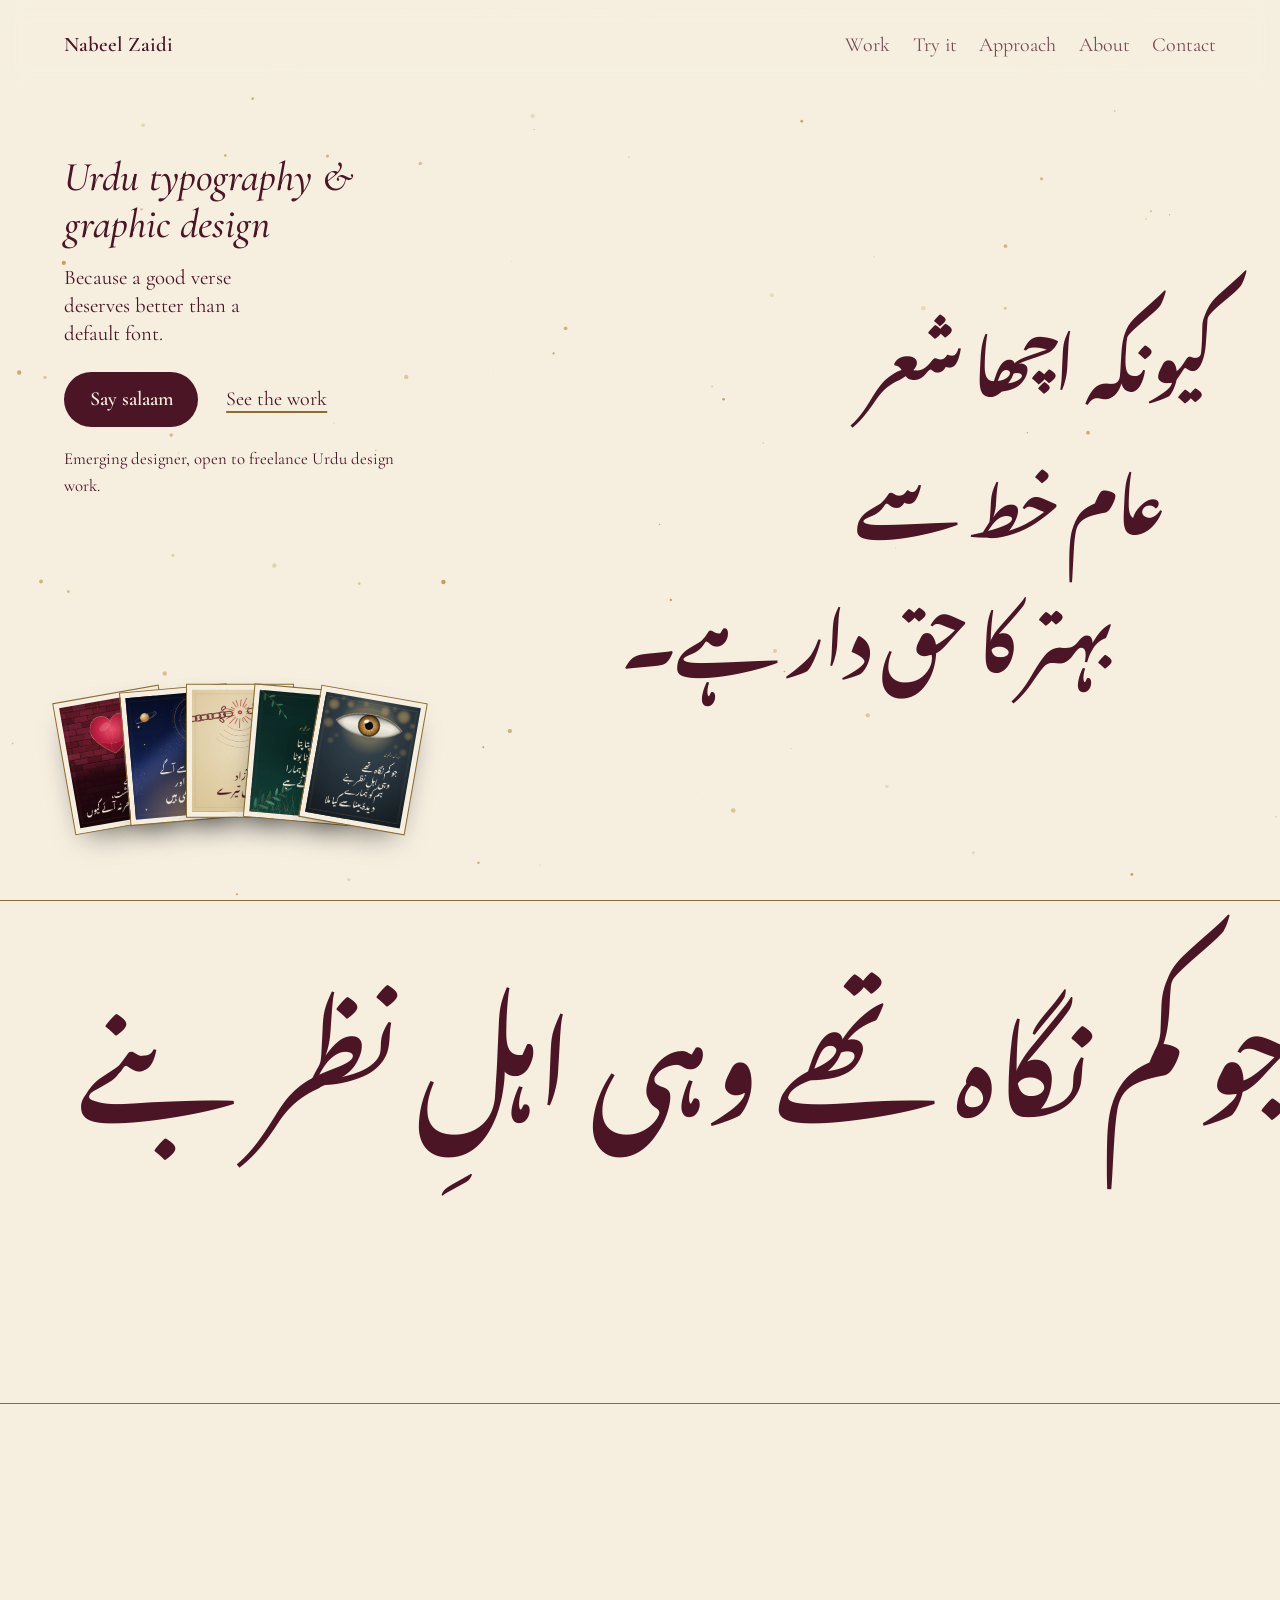
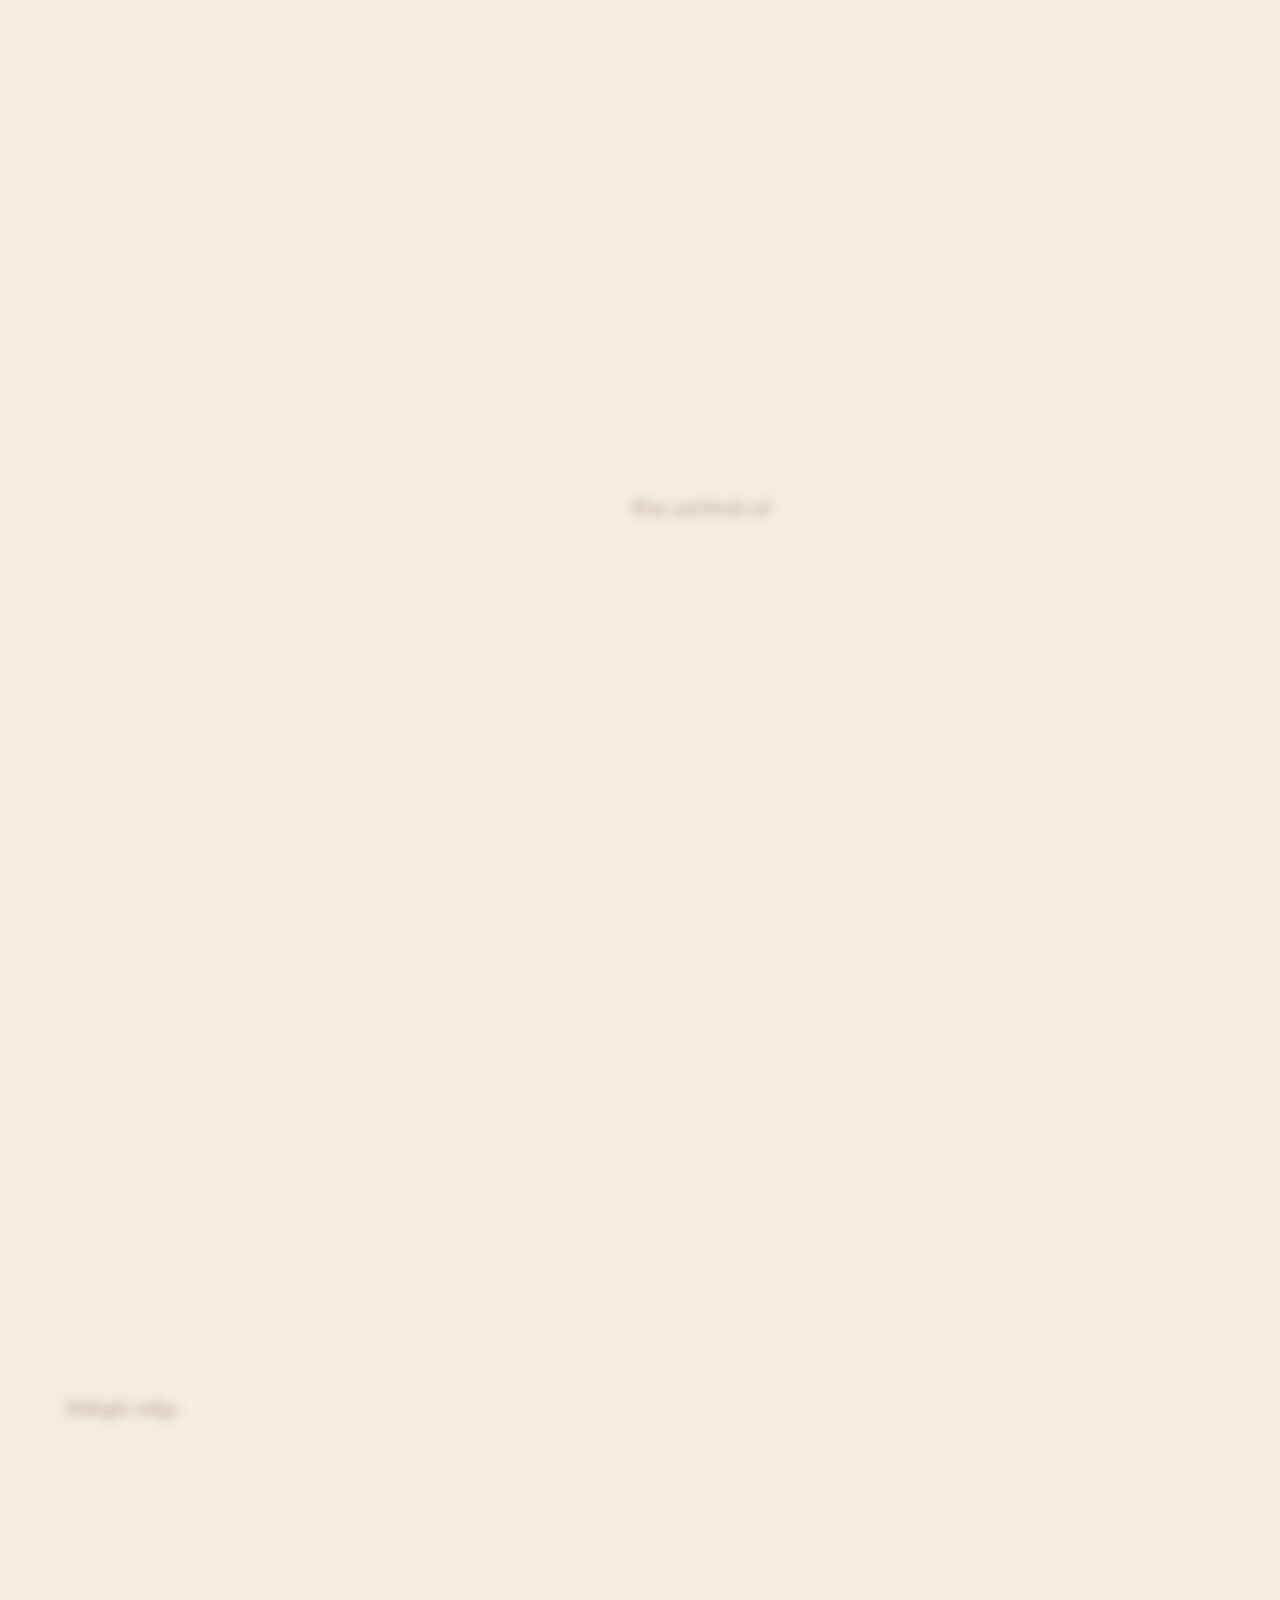
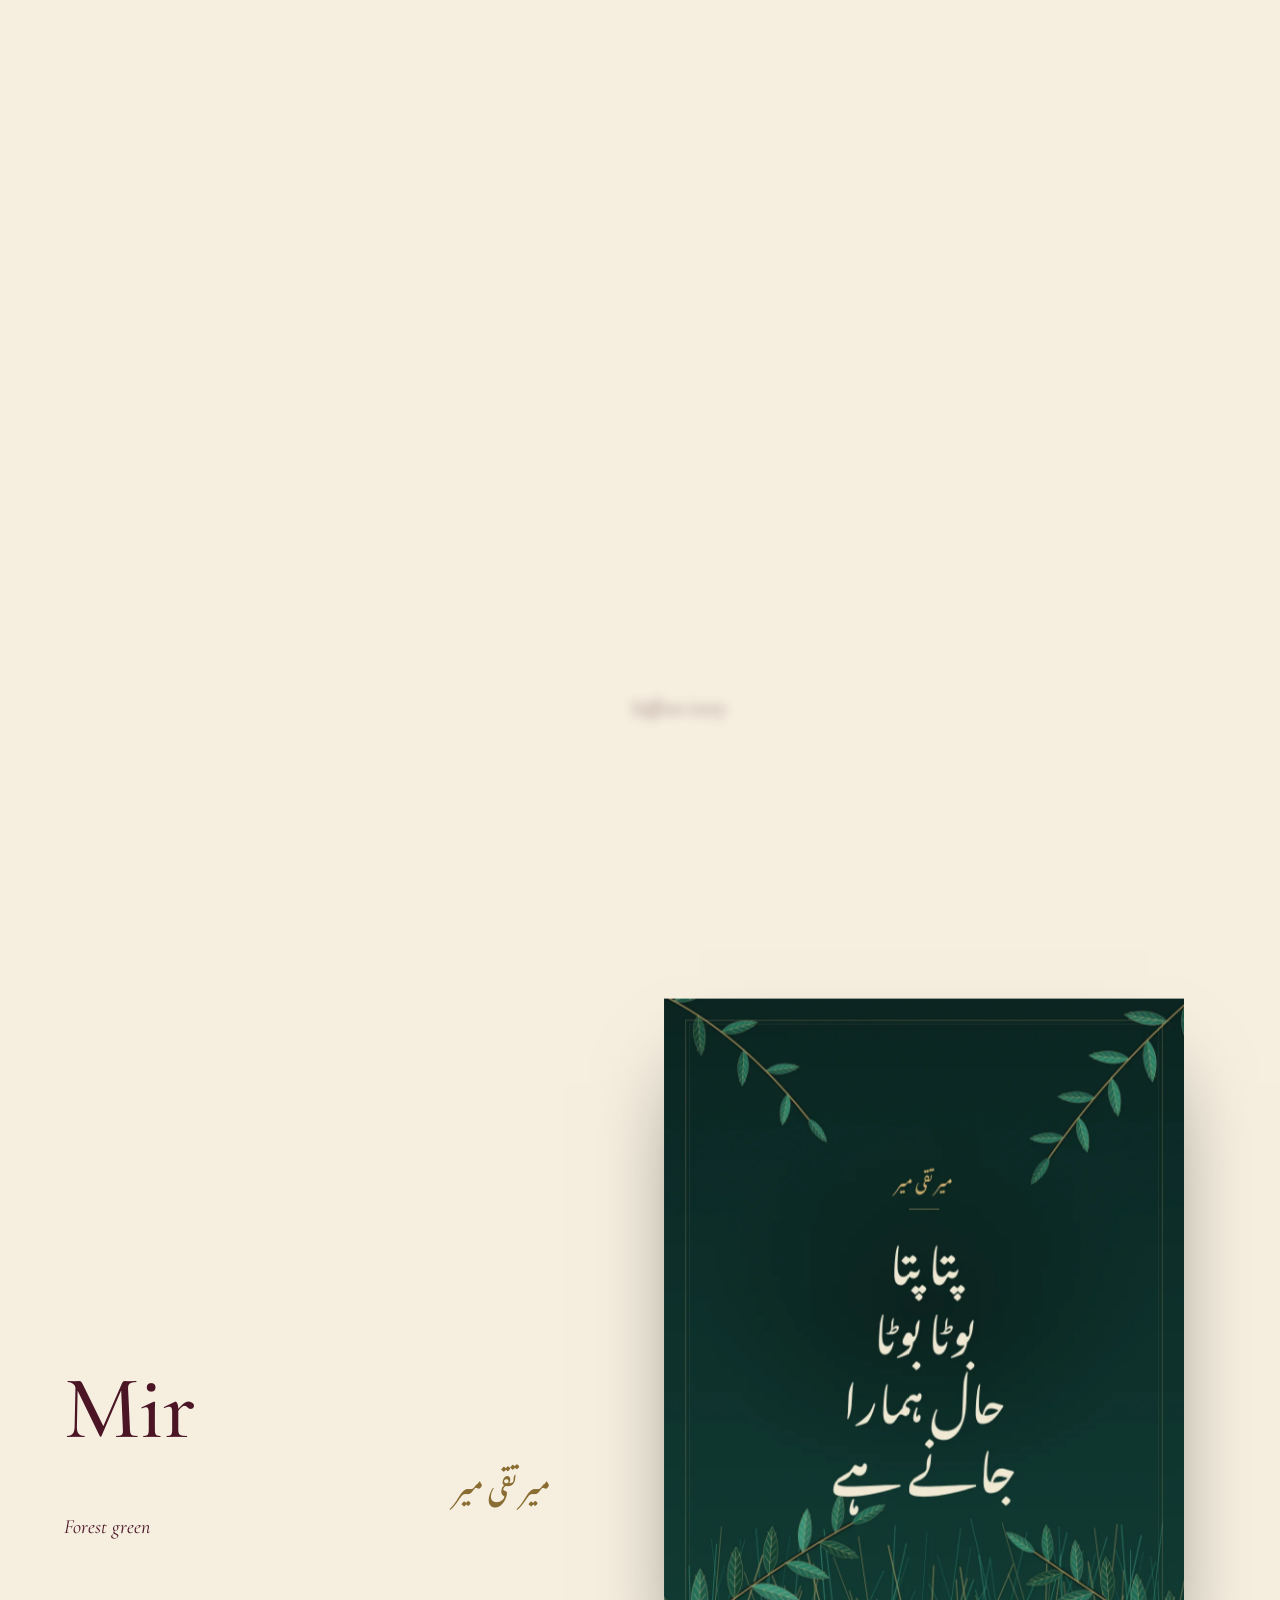
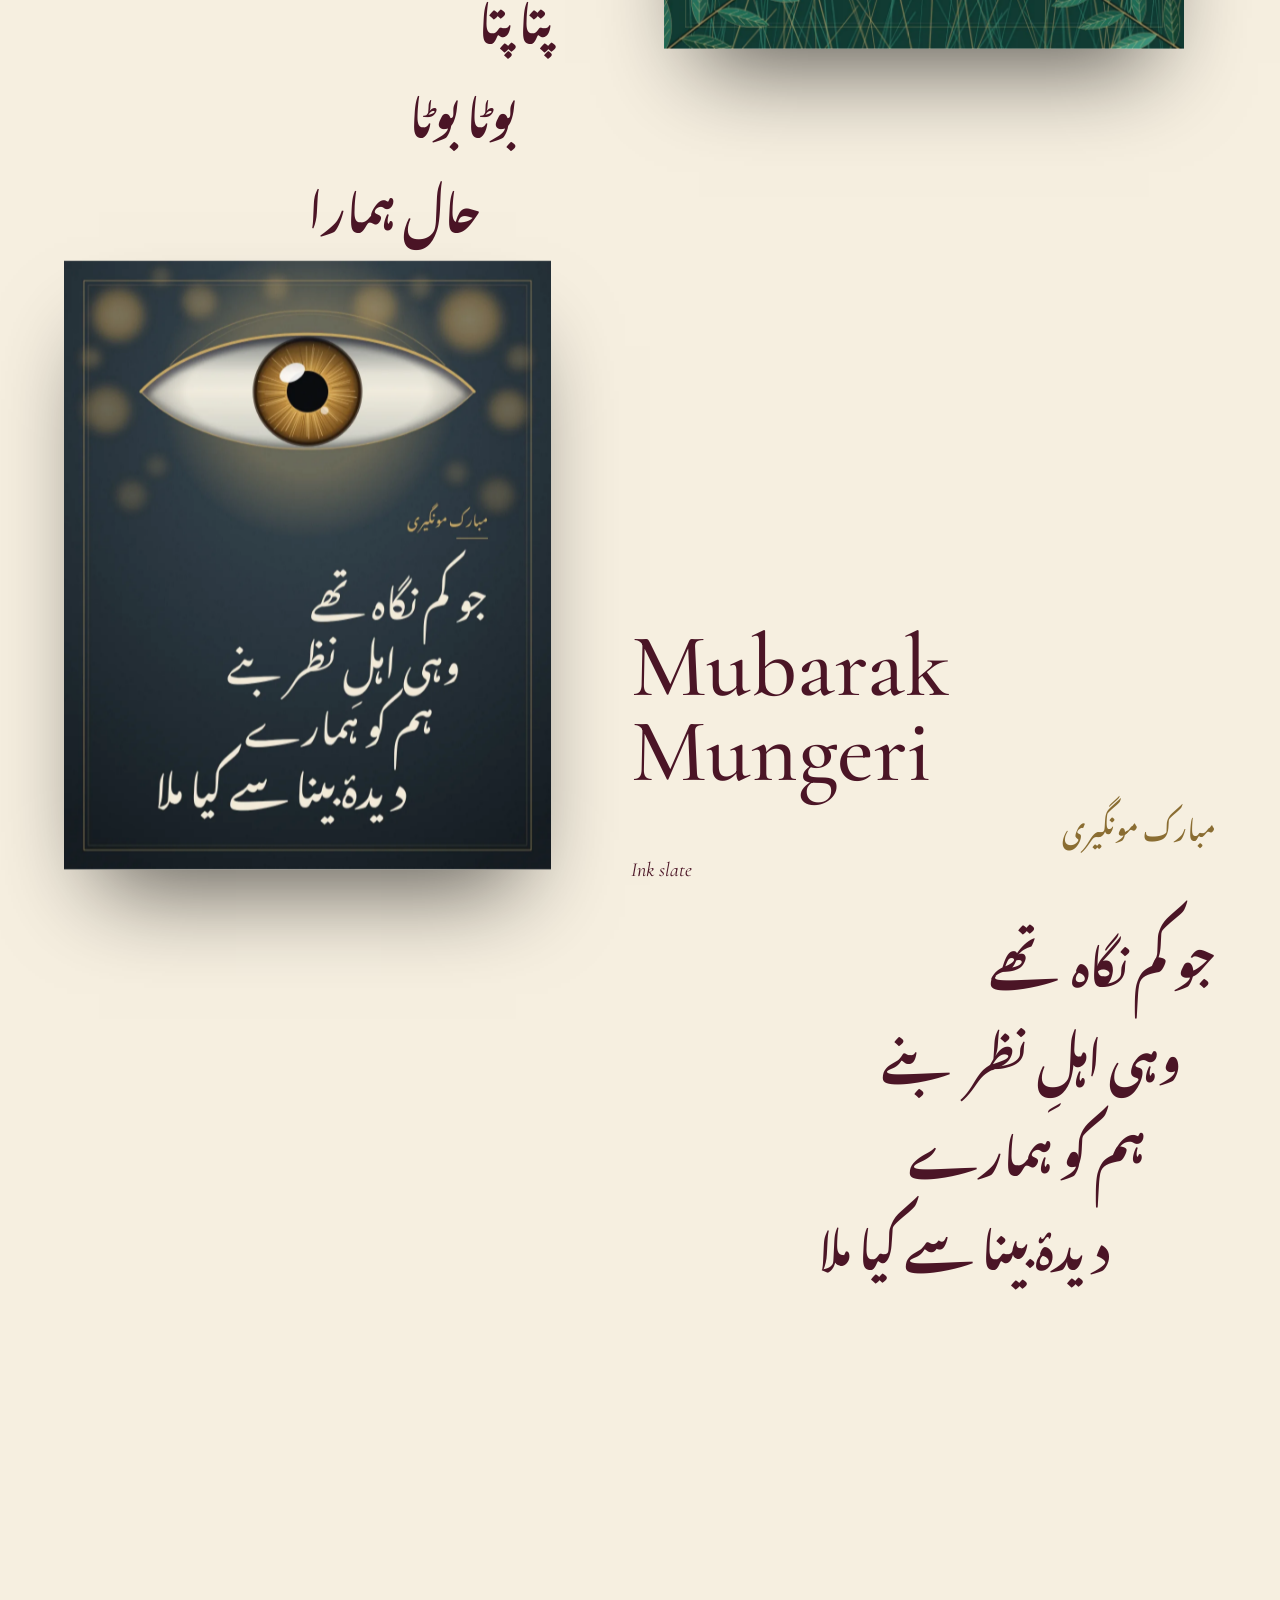
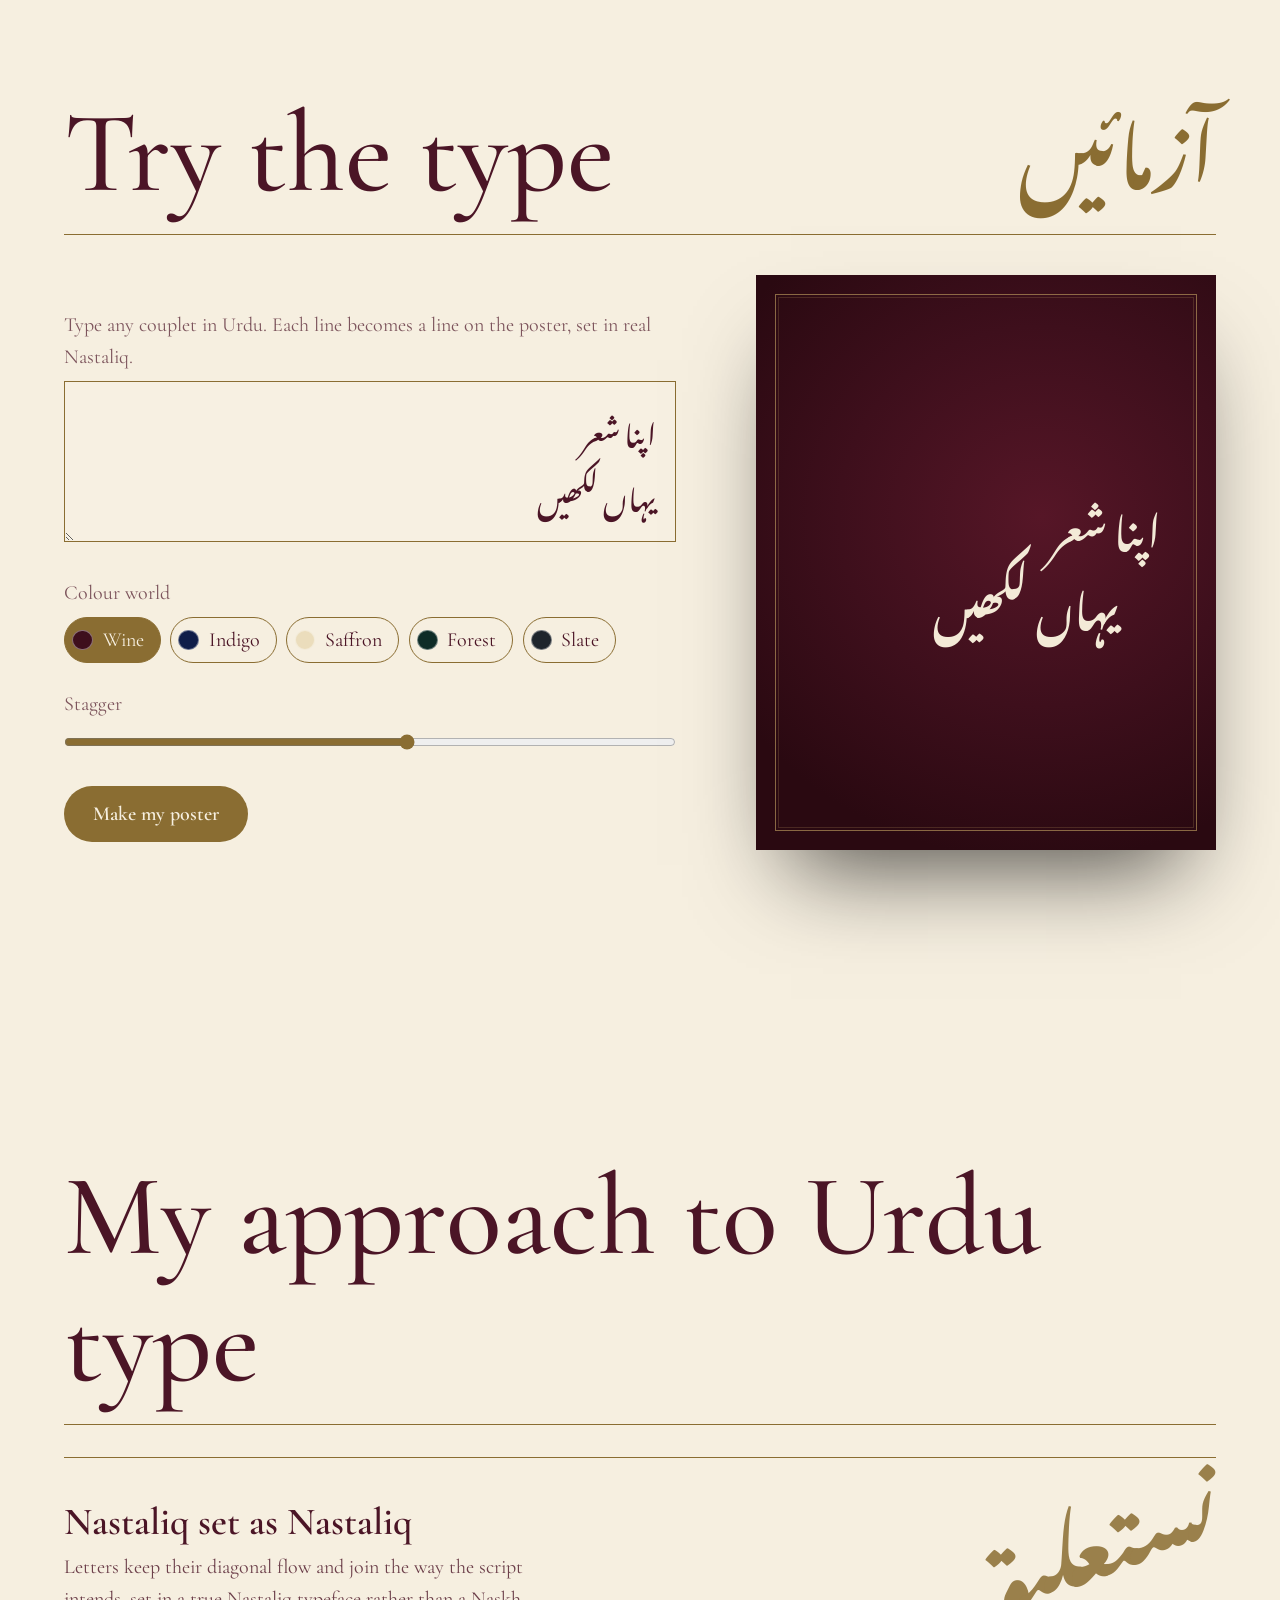
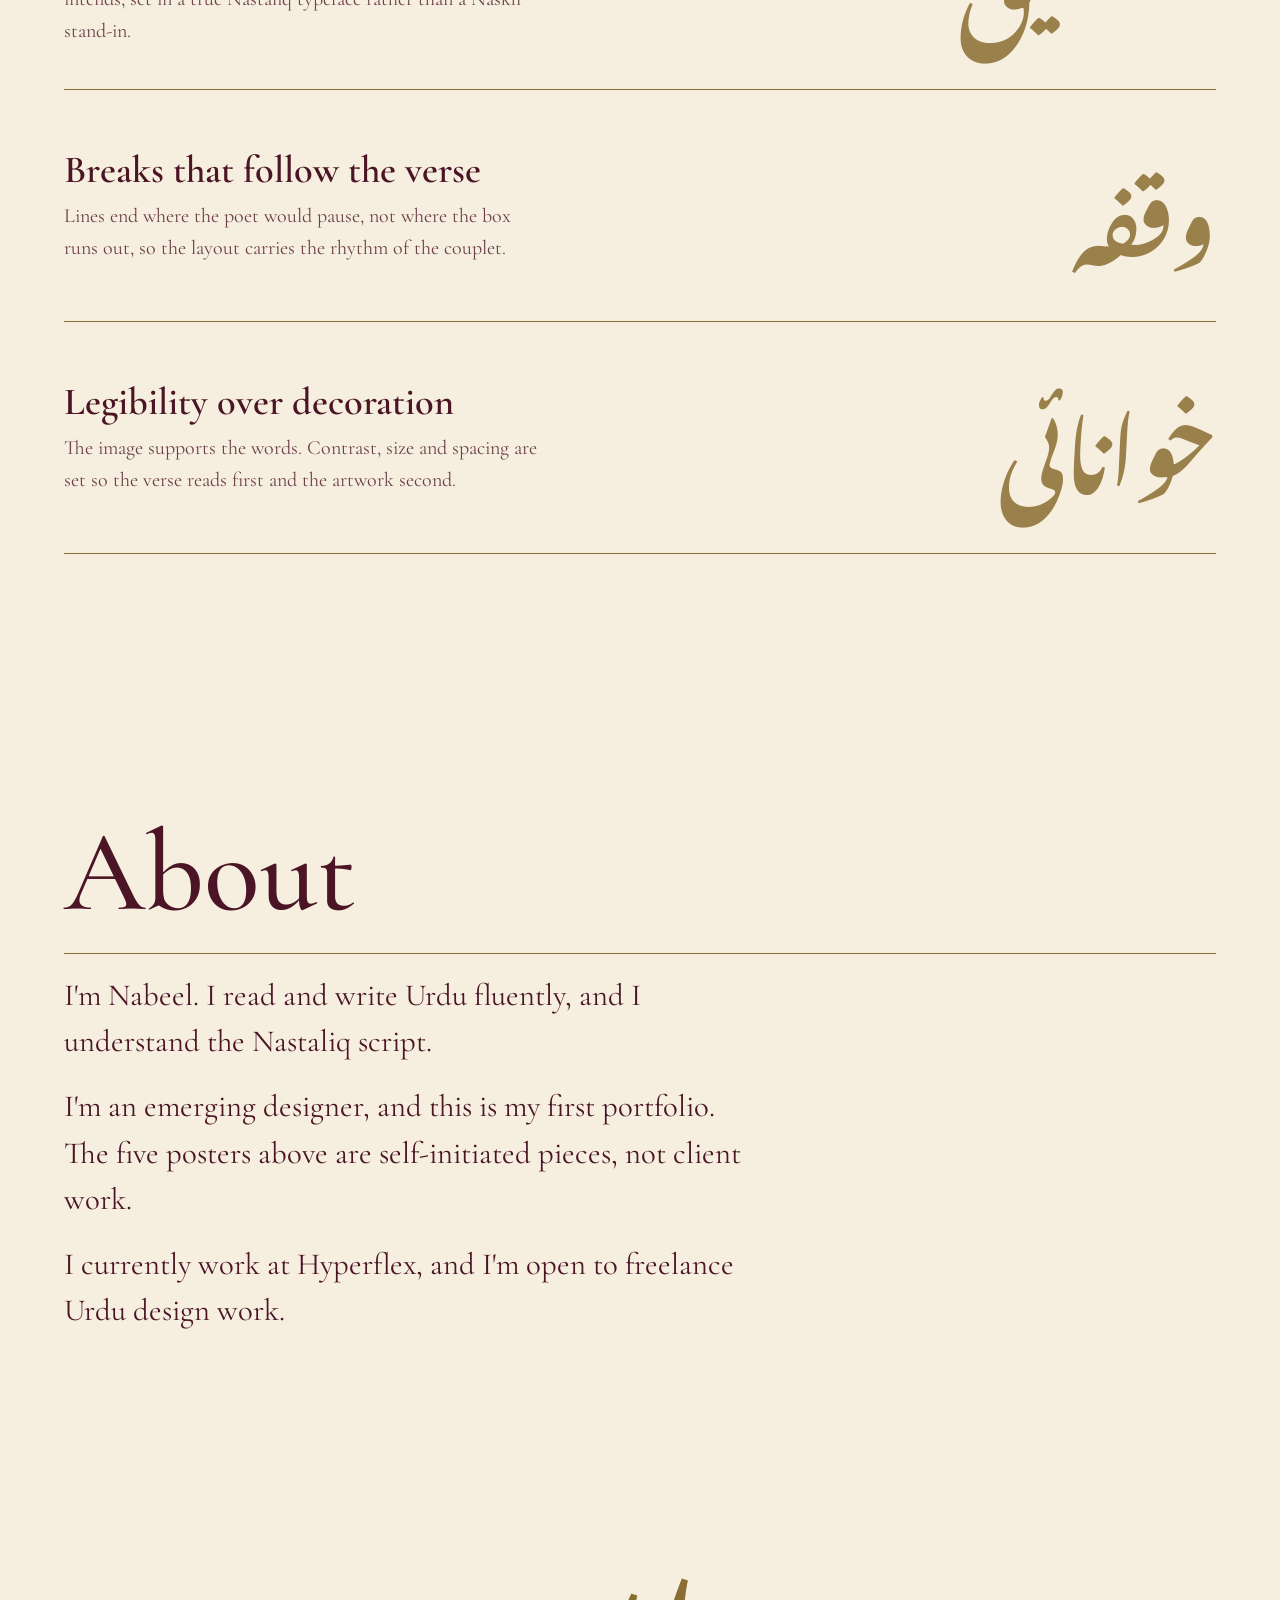
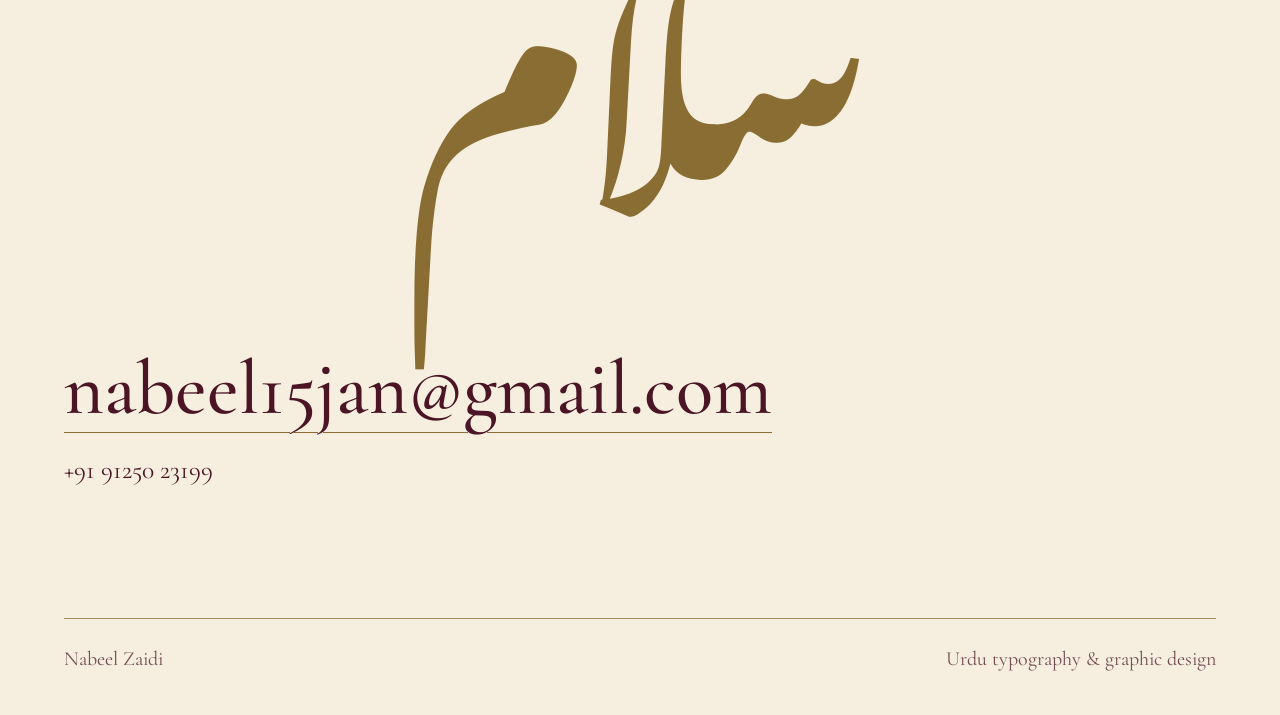
==== commit e31d7108: "Rename index1.html to index.html" ====
--- a/index.html
+++ b/index.html
@@ -1,301 +1,232 @@
 <!DOCTYPE html>
-<html lang="en">
-<head>
-<meta charset="utf-8">
-<meta name="viewport" content="width=device-width, initial-scale=1">
+<html lang="en"><head><meta charset="utf-8"><meta name="viewport" content="width=device-width,initial-scale=1,viewport-fit=cover">
 <title>Nabeel Zaidi · Urdu typography &amp; graphic design</title>
 <meta name="description" content="Portfolio of an emerging designer working in Urdu typography and graphic design, open to freelance Urdu design work.">
 <meta name="theme-color" content="#F6EFE0">
 <link rel="icon" href="data:image/svg+xml,%3Csvg xmlns='http://www.w3.org/2000/svg' viewBox='0 0 64 64'%3E%3Crect width='64' height='64' rx='10' fill='%234B1526'/%3E%3Cpath d='M40 12c-2 14-4 28-9 40' stroke='%23C9A45C' stroke-width='6' stroke-linecap='round' fill='none'/%3E%3Ccircle cx='22' cy='40' r='5' fill='%23C9A45C'/%3E%3C/svg%3E">
-<link rel="preconnect" href="https://fonts.googleapis.com">
-<link rel="preconnect" href="https://fonts.gstatic.com" crossorigin>
+<link rel="preconnect" href="https://fonts.googleapis.com"><link rel="preconnect" href="https://fonts.gstatic.com" crossorigin>
 <link href="https://fonts.googleapis.com/css2?family=Cormorant+Garamond:ital,wght@0,400;0,500;0,600;1,400;1,500&family=Noto+Nastaliq+Urdu:wght@500;700&display=swap" rel="stylesheet">
 <style>
-:root{
-  --ivory:#F6EFE0; --wine:#4B1526; --wine-soft:#6A4752; --gold:#8A6D32; --gold-lt:#D2AE66; --rule:rgba(138,109,50,.45);
-  --serif:'Cormorant Garamond','Iowan Old Style','Palatino Linotype',Georgia,serif;
-  --urdu:'Noto Nastaliq Urdu','Jameel Noori Nastaleeq','Noto Naskh Arabic','Geeza Pro',serif;
-  --pad:clamp(1.25rem,5vw,4rem);
-}
-*{box-sizing:border-box}
-html{scroll-behavior:smooth;-webkit-text-size-adjust:100%}
-html.lock{overflow:hidden}
-body{margin:0;background:var(--ivory);color:var(--wine);font-family:var(--serif);font-size:clamp(1.15rem,1.1rem + .25vw,1.3rem);line-height:1.6;font-weight:400}
-img{display:block;max-width:100%;height:auto}
-a{color:inherit}
+:root{--bg:#F6EFE0;--fg:#4B1526;--gold:#8A6D32;--serif:'Cormorant Garamond','Iowan Old Style',Georgia,serif;--urdu:'Noto Nastaliq Urdu','Jameel Noori Nastaleeq','Noto Naskh Arabic',serif;--pad:clamp(1.25rem,5vw,4rem);box-sizing:border-box;padding-top:env(safe-area-inset-top,0px)}
+*{box-sizing:border-box;margin:0}
+html{scroll-behavior:smooth}html.lock{overflow:hidden}
+body{background:var(--bg);color:var(--fg);font:400 clamp(1.1rem,1.05rem + .25vw,1.25rem)/1.6 var(--serif);transition:background-color .9s ease,color .9s ease;overflow-x:hidden}
+body::after{content:"";position:fixed;inset:0;pointer-events:none;z-index:90;opacity:.1;mix-blend-mode:soft-light;background:url("data:image/svg+xml,%3Csvg xmlns='http://www.w3.org/2000/svg' width='200' height='200'%3E%3Cfilter id='n'%3E%3CfeTurbulence baseFrequency='.9' numOctaves='2'/%3E%3C/filter%3E%3Crect width='200' height='200' filter='url(%23n)'/%3E%3C/svg%3E")}
+img{display:block;max-width:100%;height:auto}a{color:inherit}
 :focus-visible{outline:2px solid var(--gold);outline-offset:4px}
-.wrap{max-width:1240px;margin:0 auto;padding:0 var(--pad)}
-[lang="ur"]{font-family:var(--urdu);font-weight:500}
-
-/* header */
-.top{display:flex;justify-content:space-between;align-items:baseline;flex-wrap:wrap;gap:.5rem 2rem;padding-top:clamp(1.25rem,3vw,2.25rem)}
-.name{font-size:1.35rem;font-weight:600;letter-spacing:.01em}
-.top nav{display:flex;gap:1.5rem;flex-wrap:wrap}
-.top nav a{text-decoration:none;color:var(--wine-soft)}
-.top nav a:hover{color:var(--wine);text-decoration:underline;text-decoration-color:var(--gold);text-underline-offset:6px}
-
-/* hero */
-.hero{display:grid;gap:2.5rem 3rem;padding:clamp(2.5rem,7vw,6rem) 0 clamp(4rem,9vw,7rem);border-bottom:1px solid var(--rule)}
-.hero h1{margin:0;font-weight:700;font-size:clamp(2.4rem,7.4vw,6rem);line-height:1.95;text-align:right;animation:rise 1.1s cubic-bezier(.2,.7,.2,1) both}
-.hero h1 span{display:block}
-.hero .en p{margin:0}
-.hero .what{font-size:clamp(1.7rem,3vw,2.4rem);line-height:1.15;font-style:italic;font-weight:500}
-.hero .en .quip{margin-top:1rem;font-size:1.3rem;max-width:22ch;line-height:1.35}
-.cta{display:flex;flex-wrap:wrap;align-items:center;gap:1rem 1.75rem;margin-top:1.5rem!important}
-.btn{display:inline-block;background:var(--wine);color:var(--ivory);text-decoration:none;padding:.65rem 1.5rem;border-radius:999px;font-weight:600;transition:background .2s}
-.btn:hover{background:#6b2238}
+[lang=ur]{font-family:var(--urdu);font-weight:500}
+.wrap{max-width:1320px;margin:0 auto;padding:0 var(--pad)}
+#pg{position:fixed;top:0;left:0;right:0;height:3px;background:var(--gold);transform:scaleX(0);transform-origin:left;z-index:150}
+#pre{position:fixed;inset:0;z-index:300;background:#3E0F1C;display:grid;place-items:center;transition:transform 1.1s cubic-bezier(.77,0,.18,1),border-radius 1.1s;text-align:center}
+#pre.go{transform:translateY(-101%);border-radius:0 0 50% 50%/0 0 14vh 14vh}
+#pre b{display:block;font:700 clamp(3.5rem,13vw,9rem)/1.9 var(--urdu);color:#F3EAD7;animation:fd 1s .1s both}
+#pre i{display:block;height:2px;background:#C9A765;margin:0 auto;animation:ln 1.2s .3s cubic-bezier(.7,0,.2,1) both}
+@keyframes fd{from{opacity:0;transform:translateY(20px)}}@keyframes ln{from{width:0}to{width:60%}}
+#cur,#ring{position:fixed;left:0;top:0;pointer-events:none;z-index:200;display:none}
+.fx #cur,.fx #ring{display:block}.fx:not(.mv) #cur,.fx:not(.mv) #ring{opacity:0}
+#cur{width:8px;height:8px;margin:-4px;border-radius:50%;background:var(--gold)}
+#ring{width:40px;height:40px;margin:-20px;border:1px solid var(--gold);border-radius:50%;display:none;place-items:center;transition:width .3s,height .3s,margin .3s,background .3s}
+.fx #ring{display:grid}
+#ring span{font:500 16px var(--urdu);opacity:0;transition:opacity .2s;color:var(--fg)}
+#ring.big{width:104px;height:104px;margin:-52px;background:color-mix(in srgb,var(--gold) 22%,transparent)}
+#ring.big span{opacity:1}
+.top{position:fixed;top:env(safe-area-inset-top,0px);left:0;right:0;z-index:60;display:flex;justify-content:space-between;align-items:baseline;gap:.5rem 2rem;flex-wrap:wrap;padding:clamp(1rem,2.2vw,1.8rem) var(--pad)}
+.name{font-size:1.3rem;font-weight:600;text-decoration:none}
+.top{background:color-mix(in srgb,var(--bg) 82%,transparent);-webkit-backdrop-filter:blur(12px);backdrop-filter:blur(12px);transition:background-color .9s}.top nav{display:flex;gap:1.4rem}.top nav a{text-decoration:none;opacity:.75}.top nav a:hover{opacity:1;text-decoration:underline;text-decoration-color:var(--gold);text-underline-offset:6px}
+.rv{opacity:0;transform:translateY(34px);filter:blur(6px);transition:opacity 1s var(--d,0s) ease,transform 1.1s var(--d,0s) cubic-bezier(.2,.7,.2,1),filter 1s var(--d,0s)}
+.rv.in{opacity:1;transform:none;filter:none}
+.hero{position:relative;min-height:100svh;padding:clamp(6rem,12vw,9rem) 0 4rem;display:flex;align-items:center}
+#dust{position:absolute;inset:0;width:100%;height:100%;pointer-events:none}
+.hg{position:relative;display:grid;gap:2.5rem 3rem;width:100%}
+.hero h1{font:700 clamp(2.1rem,5.4vw,4.9rem)/2 var(--urdu);text-align:right}
+.hero h1 span{display:block;white-space:nowrap}.hero h1 span:nth-child(2){margin-right:4vw}.hero h1 span:nth-child(3){margin-right:8vw}
+.what{font-size:clamp(1.8rem,3.2vw,2.6rem);line-height:1.15;font-style:italic;font-weight:500}
+.quip{margin-top:1rem;font-size:1.3rem;max-width:22ch;line-height:1.35}
+.cta{display:flex;flex-wrap:wrap;align-items:center;gap:1rem 1.75rem;margin-top:1.5rem}
+.btn{display:inline-block;background:var(--fg);color:var(--bg);text-decoration:none;padding:.7rem 1.6rem;border-radius:999px;font-weight:600;transition:transform .2s}
 .alt{text-decoration:underline;text-decoration-color:var(--gold);text-underline-offset:.3em}
-.hero .sub{margin-top:1.25rem!important;color:var(--wine-soft);font-size:1.05rem}
-.fan{position:relative;display:block;width:min(100%,460px);aspect-ratio:1.3/1;margin:.5rem auto 0;animation:rise 1.3s .15s cubic-bezier(.2,.7,.2,1) both}
-.fan img{position:absolute;bottom:0;width:30%;aspect-ratio:4/5;object-fit:cover;border:5px solid var(--ivory);outline:1px solid var(--rule);box-shadow:0 10px 24px -12px rgba(75,21,38,.55);transition:transform .35s ease}
-.fan img:nth-child(1){left:0;transform:rotate(-10deg)}
-.fan img:nth-child(2){left:17.5%;transform:rotate(-5deg) translateY(-4%)}
-.fan img:nth-child(3){left:35%;transform:translateY(-7%)}
-.fan img:nth-child(4){left:52.5%;transform:rotate(5deg) translateY(-4%)}
-.fan img:nth-child(5){left:70%;transform:rotate(10deg)}
-.fan:hover img:nth-child(1){transform:rotate(-13deg) translateX(-4%)}
-.fan:hover img:nth-child(5){transform:rotate(13deg) translateX(4%)}
-@media(min-width:860px){
-  .hero{grid-template-columns:repeat(12,1fr);align-items:center}
-  .hero h1{grid-column:5 / -1;grid-row:1 / 3}
-  .hero .en{grid-column:1 / 5;grid-row:1;align-self:end}
-  .fan{grid-column:1 / 5;grid-row:2;margin:1rem 0 0;width:100%}
-}
-@keyframes rise{from{opacity:0;transform:translateY(14px)}to{opacity:1;transform:none}}
-
-/* sections */
-section.s{padding:clamp(4rem,9vw,8rem) 0 0}
-.s h2{margin:0 0 clamp(2rem,4vw,3.5rem);font-weight:500;font-size:clamp(2.1rem,4.4vw,3.4rem);line-height:1.1}
-.split{display:grid;gap:1.5rem 4rem}
-@media(min-width:860px){.split{grid-template-columns:4fr 8fr}.split h2{margin:0}}
-
-/* gallery */
-.work{list-style:none;margin:0;padding:0;display:grid;gap:3.5rem 3rem}
-@media(min-width:720px){.work{grid-template-columns:1fr 1fr;gap:5rem 4rem}.work li:nth-child(even){margin-top:4.5rem}}
-.work button{all:unset;display:block;width:100%;cursor:zoom-in;box-sizing:border-box}
-.work button:focus-visible{outline:2px solid var(--gold);outline-offset:6px}
-.work img{width:100%;aspect-ratio:4/5;object-fit:cover;transition:transform .5s ease}
-.work button:hover img{transform:scale(1.012)}
-.cap{margin-top:1.1rem}
-.cap .row{display:flex;justify-content:space-between;align-items:baseline;gap:1rem}
-.poet-en{font-size:1.6rem;font-weight:600;line-height:1.2}
-.poet-ur{font-size:1.15rem;color:var(--gold);line-height:2.2}
-.world{font-style:italic;color:var(--wine-soft);margin:.1rem 0 .5rem}
-.idea{margin:0;max-width:40ch}
-
-/* approach */
-.points{display:grid;gap:0}
-.pt{padding:1.75rem 0;border-top:1px solid var(--rule)}
-.pt:last-child{border-bottom:1px solid var(--rule)}
-.pt h3{margin:0 0 .5rem;font-weight:600;font-size:1.65rem;line-height:1.2}
-.pt p{margin:0;max-width:52ch;color:var(--wine-soft)}
-
-/* about + contact */
-.about p{margin:0 0 1.1rem;max-width:52ch}
-.mail{display:inline-block;font-size:clamp(1.6rem,5.2vw,3.4rem);line-height:1.2;font-weight:500;text-decoration:underline;text-decoration-color:var(--gold);text-decoration-thickness:1px;text-underline-offset:.3em;overflow-wrap:anywhere}
-.mail:hover{text-decoration-thickness:2px}
-.phone{margin:1.25rem 0 0;font-size:1.5rem}
-.phone a{text-decoration:none}
-.phone a:hover{text-decoration:underline;text-decoration-color:var(--gold);text-underline-offset:.3em}
-footer{margin-top:clamp(5rem,10vw,9rem);padding:1.5rem 0 2.5rem;border-top:1px solid var(--rule);color:var(--wine-soft);font-size:1rem;display:flex;justify-content:space-between;gap:1rem;flex-wrap:wrap}
-
-/* viewer */
-dialog{border:0;padding:0;margin:0;width:100%;max-width:none;height:100%;max-height:none;background:var(--ivory);color:var(--wine);overflow-y:auto}
-dialog[open]{animation:fade .3s ease both}
-dialog::backdrop{background:var(--ivory)}
-@keyframes fade{from{opacity:0}to{opacity:1}}
-.v{min-height:100%;display:grid;gap:1.5rem 4rem;align-content:start;padding:4.5rem var(--pad) 2.5rem;max-width:1240px;margin:0 auto}
-.v-fig{width:min(100%,460px);margin:0 auto}
-.v-fig img{width:100%;aspect-ratio:4/5;object-fit:cover}
-.v-info .poet-en{font-size:2rem;margin-right:1rem}
-.v-info .verse{font-size:clamp(1.5rem,5vw,2.1rem);line-height:2.2;margin:1.25rem 0;text-align:right;font-weight:700}
-.v-nav{display:flex;gap:2rem;align-items:baseline;margin-top:2rem}
-.v-nav button,.v-close{font:inherit;color:inherit;background:none;border:0;padding:.4rem 0;cursor:pointer;border-bottom:1px solid var(--gold)}
-.v-nav button:hover,.v-close:hover{border-bottom-width:2px}
-.v-nav span{color:var(--wine-soft);margin-left:auto}
-.v-close{position:fixed;top:1.1rem;right:var(--pad);z-index:2;background:var(--ivory)}
-.swap{animation:fade .3s ease both}
-@media(min-width:860px){
-  .v{grid-template-columns:auto 1fr;align-items:center;align-content:center;padding-top:3.5rem;padding-bottom:2rem}
-  .v-fig{width:auto;margin:0}
-  .v-fig img{height:min(82dvh,880px);width:auto;max-width:100%}
-  .v-info{max-width:30rem}
-}
-@media(prefers-reduced-motion:reduce){
-  *,*::before,*::after{animation:none!important;transition:none!important}
-  html{scroll-behavior:auto}
-}
-</style>
-</head>
+.sub{margin-top:1.2rem;opacity:.7;font-size:1.05rem}
+.fan{position:relative;display:block;width:min(100%,480px);aspect-ratio:1.3/1;margin:.5rem auto 0;translate:calc(var(--mx,0)*18px) calc(var(--my,0)*12px);transition:translate .4s ease-out}
+.fan img{position:absolute;bottom:0;width:30%;aspect-ratio:4/5;object-fit:cover;border:5px solid var(--bg);outline:1px solid var(--gold);box-shadow:0 14px 30px -12px rgba(0,0,0,.6);transition:transform .35s}
+.fan img:nth-child(1){left:0;transform:rotate(-10deg)}.fan img:nth-child(2){left:17.5%;transform:rotate(-5deg) translateY(-4%)}.fan img:nth-child(3){left:35%;transform:translateY(-7%)}.fan img:nth-child(4){left:52.5%;transform:rotate(5deg) translateY(-4%)}.fan img:nth-child(5){left:70%;transform:rotate(10deg)}
+.fan:hover img:nth-child(1){transform:rotate(-14deg) translateX(-6%)}.fan:hover img:nth-child(5){transform:rotate(14deg) translateX(6%)}
+@media(min-width:860px){.hg{grid-template-columns:repeat(12,1fr);align-items:center}.hero h1{grid-column:5/-1;grid-row:1/3}.en{grid-column:1/5;grid-row:1;align-self:end}.fan{grid-column:1/5;grid-row:2;width:100%;margin:1rem 0 0}}
+.mq{overflow:hidden;padding:2rem 0;border-block:1px solid var(--gold)}
+.mq div{display:flex;width:max-content;white-space:nowrap;font:500 clamp(2.6rem,9vw,8rem)/1.9 var(--urdu);will-change:transform}
+.mq div+div{color:transparent;-webkit-text-stroke:1px var(--gold)}
+.mq b{display:inline-block;width:.16em;height:.16em;background:var(--gold);border-radius:50%;margin:0 .9em;align-self:center;-webkit-text-stroke:0}
+.sh{display:flex;align-items:baseline;justify-content:space-between;gap:1rem;font-weight:500;font-size:clamp(3rem,9vw,8rem);line-height:1.1;padding:clamp(5rem,10vw,9rem) 0 1rem;border-bottom:1px solid var(--gold)}
+.sh [lang=ur]{font-size:.7em;color:var(--gold);line-height:1.9}
+.ch{min-height:100svh;display:grid;align-items:center;padding:5rem 0}
+.cg{display:grid;gap:2.5rem 5rem;align-items:center}
+@media(min-width:860px){.cg{grid-template-columns:minmax(0,5fr) minmax(0,6fr)}.flip .pz{order:2}}
+.pz{width:min(100%,520px);margin:0 auto;perspective:1100px;translate:0 var(--py,0)}
+.tilt{all:unset;display:block;position:relative;width:100%;aspect-ratio:4/5;cursor:zoom-in;transition:transform .3s;transform-style:preserve-3d;box-shadow:0 50px 90px -35px rgba(0,0,0,.65)}
+.tilt img{width:100%;height:100%;object-fit:cover}
+.gl{position:absolute;inset:0;pointer-events:none}
+.poet-en{font-size:clamp(3rem,7vw,6.4rem);font-weight:500;line-height:.95}
+.poet-ur{color:var(--gold);font-size:1.7rem;line-height:2.2}
+.world{font-style:italic;opacity:.75;font-size:1.25rem}
+.idea{margin-top:.8rem;max-width:36ch}
+.verse{font:700 clamp(1.8rem,3.6vw,3.2rem)/2.05 var(--urdu);margin-top:1.5rem;text-align:right}
+.verse span{display:block}.verse span:nth-child(2){margin-right:2.2rem}.verse span:nth-child(3){margin-right:4.4rem}.verse span:nth-child(4){margin-right:6.6rem}
+.play{padding:clamp(5rem,10vw,9rem) 0 3rem}
+.pg{display:grid;gap:2.5rem 5rem;margin-top:2.5rem;align-items:center}
+@media(min-width:860px){.pg{grid-template-columns:1fr minmax(0,460px)}}
+.pg p.l{margin:1.6rem 0 .5rem;opacity:.7}
+#in{width:100%;background:rgba(255,255,255,.06);color:inherit;border:1px solid var(--gold);padding:1rem 1.2rem;font:500 1.8rem/2.2 var(--urdu);resize:vertical;min-height:9rem}
+.chips{display:flex;flex-wrap:wrap;gap:.6rem}
+.chips button{font:inherit;color:inherit;background:none;border:1px solid var(--gold);border-radius:999px;padding:.35rem 1rem .35rem .45rem;cursor:pointer;display:flex;align-items:center;gap:.6rem}
+.chips button i{width:1.3rem;height:1.3rem;border-radius:50%;border:1px solid rgba(255,255,255,.4)}
+.chips button[aria-pressed=true]{background:var(--gold);color:var(--bg)}
+#st{width:100%;accent-color:var(--gold)}
+.card{position:relative;aspect-ratio:4/5;container-type:inline-size;overflow:hidden;width:100%;background:radial-gradient(ellipse 80% 60% at 62% 42%,var(--b0),var(--b1) 55%,var(--b2));box-shadow:0 50px 90px -35px rgba(0,0,0,.7)}
+.card::before,.card::after{content:"";position:absolute;border:1px solid var(--gd)}
+.card::before{inset:4.07cqw;opacity:.6}.card::after{inset:4.8cqw;opacity:.2}
+#ct{position:absolute;right:12cqw;top:50%;transform:translateY(-50%);direction:rtl;font-family:var(--urdu)}
+#ct span{display:block;white-space:nowrap;line-height:1.8}
+.btn2{margin-top:1.6rem;font:inherit;cursor:pointer;background:var(--gold);color:var(--bg);border:0;border-radius:999px;padding:.75rem 1.8rem;font-weight:600}
+.ap{margin-top:2rem}
+.pt{display:flex;justify-content:space-between;align-items:center;gap:2rem;padding:2rem 0;border-top:1px solid var(--gold);transition:padding .4s}
+.pt:last-child{border-bottom:1px solid var(--gold)}.pt:hover{padding-left:1.5rem}
+.pt h3{font-weight:600;font-size:clamp(1.6rem,3vw,2.4rem);line-height:1.2;margin-bottom:.4rem}
+.pt p{max-width:48ch;opacity:.8}
+.gh{font:700 clamp(2.4rem,7vw,5.5rem)/1.9 var(--urdu);color:var(--gold);opacity:.85}
+.abt p{max-width:46ch;font-size:clamp(1.4rem,2.4vw,2rem);line-height:1.5;margin-top:1.2rem}
+.ct{display:flex;flex-direction:column;gap:1rem;padding-top:clamp(5rem,10vw,9rem)}
+.salaam{margin-bottom:clamp(3rem,8vw,7rem);font:700 clamp(6rem,19vw,16rem)/1.5 var(--urdu);color:var(--gold);text-align:center;opacity:.9}
+.mail{display:inline-block;font-size:clamp(1.7rem,6vw,5rem);line-height:1.15;font-weight:500;text-decoration:underline;text-decoration-color:var(--gold);text-decoration-thickness:1px;text-underline-offset:.25em;overflow-wrap:anywhere}
+.phone{font-size:1.6rem}.phone a{text-decoration:none}
+footer{margin-top:7rem;padding:1.5rem 0 calc(2.5rem + env(safe-area-inset-bottom,0px));border-top:1px solid var(--gold);display:flex;justify-content:space-between;gap:1rem;flex-wrap:wrap;opacity:.75}
+dialog{border:0;padding:0;margin:0;width:100%;max-width:none;height:100%;max-height:none;background:#130810;color:#F3EAD7;overflow-y:auto}
+dialog[open]{animation:fd .3s both}dialog::backdrop{background:#130810}
+.v{min-height:100%;display:grid;gap:1.5rem 4rem;align-content:center;padding:4.5rem var(--pad) 2.5rem;max-width:1240px;margin:0 auto}
+.v img{width:min(100%,460px);margin:0 auto;aspect-ratio:4/5;object-fit:cover}
+.v .poet-en{font-size:2.4rem}.v-nav{display:flex;gap:2rem;margin-top:2rem}
+.v button,.vc{font:inherit;color:inherit;background:none;border:0;border-bottom:1px solid var(--gold);padding:.4rem 0;cursor:pointer}
+.vc{position:fixed;top:1.1rem;right:var(--pad);z-index:2}
+@media(min-width:860px){.v{grid-template-columns:auto 1fr}.v img{height:min(82dvh,880px);width:auto}}
+#out img{max-height:80dvh;width:auto;margin:3rem auto 1rem}#out p{text-align:center;padding:0 1rem 2rem}
+@media(max-width:640px){.top{padding-block:.7rem}.top nav{gap:1rem;font-size:1rem}.pt{flex-direction:column-reverse;align-items:stretch;gap:0}.gh{text-align:right;margin-bottom:.8rem}.pt:hover{padding-left:0}.mq div{font-size:clamp(2.2rem,11vw,3rem)}}
+@media(prefers-reduced-motion:reduce){*,*::before,*::after{animation:none!important;transition:none!important}.rv{opacity:1;transform:none;filter:none}#pre{display:none}html{scroll-behavior:auto}}
+</style></head>
 <body>
-<div class="wrap">
-  <header class="top">
-    <span class="name">Nabeel Zaidi</span>
-    <nav aria-label="Sections">
-      <a href="#work">Work</a><a href="#approach">Approach</a><a href="#about">About</a><a href="#contact">Contact</a>
-    </nav>
-  </header>
-
-  <main>
-    <section class="hero">
-      <h1 lang="ur" dir="rtl"><span>کیونکہ اچھا شعر</span><span>عام خط سے</span><span>بہتر کا حق دار ہے۔</span></h1>
-      <div class="en">
-        <p class="what">Urdu typography &amp; graphic design</p>
-        <p class="quip">Because a good verse deserves better than a default font.</p>
-        <p class="cta"><a class="btn" href="#contact">Say salaam</a><a class="alt" href="#work">See the work</a></p>
-        <p class="sub">Emerging designer, open to freelance Urdu design work.</p>
-      </div>
-      <a class="fan" href="#work" aria-label="See the work">
-        <img data-from="0" alt="" width="1080" height="1350"><img data-from="1" alt="" width="1080" height="1350"><img data-from="2" alt="" width="1080" height="1350"><img data-from="3" alt="" width="1080" height="1350"><img data-from="4" alt="" width="1080" height="1350">
-      </a>
-    </section>
-
-    <section class="s" id="work" aria-labelledby="work-h">
-      <h2 id="work-h">Work</h2>
-      <ul class="work">
-        <li>
-          <button type="button" aria-label="Open the Ghalib poster larger">
-            <img src="[data-uri]" width="1080" height="1350" alt="Poster for Mirza Ghalib in wine and brick red: a glowing heart set in a cracked brick wall, with the verse 'دل ہی تو ہے نہ سنگ و خشت، درد سے بھر نہ آئے کیوں' in white Nastaliq below.">
-          </button>
-          <div class="cap">
-            <div class="row"><span class="poet-en">Ghalib</span><span class="poet-ur" lang="ur" dir="rtl">مرزا غالب</span></div>
-            <p class="world">Wine and brick red</p>
-            <p class="verse" lang="ur" dir="rtl" hidden>دل ہی تو ہے<br>نہ سنگ و خشت،<br>درد سے بھر نہ آئے کیوں</p>
-          </div>
-        </li>
-        <li>
-          <button type="button" aria-label="Open the Iqbal poster larger">
-            <img src="[data-uri]" width="1080" height="1350" loading="lazy" alt="Poster for Allama Iqbal in midnight indigo: a night sky with an astrolabe and a ringed planet, with the verse 'ستاروں سے آگے جہاں اور بھی ہیں' in ivory Nastaliq.">
-          </button>
-          <div class="cap">
-            <div class="row"><span class="poet-en">Iqbal</span><span class="poet-ur" lang="ur" dir="rtl">علامہ اقبال</span></div>
-            <p class="world">Midnight indigo</p>
-            <p class="verse" lang="ur" dir="rtl" hidden>ستاروں سے آگے<br>جہاں اور<br>بھی ہیں</p>
-          </div>
-        </li>
-        <li>
-          <button type="button" aria-label="Open the Faiz poster larger">
-            <img src="[data-uri]